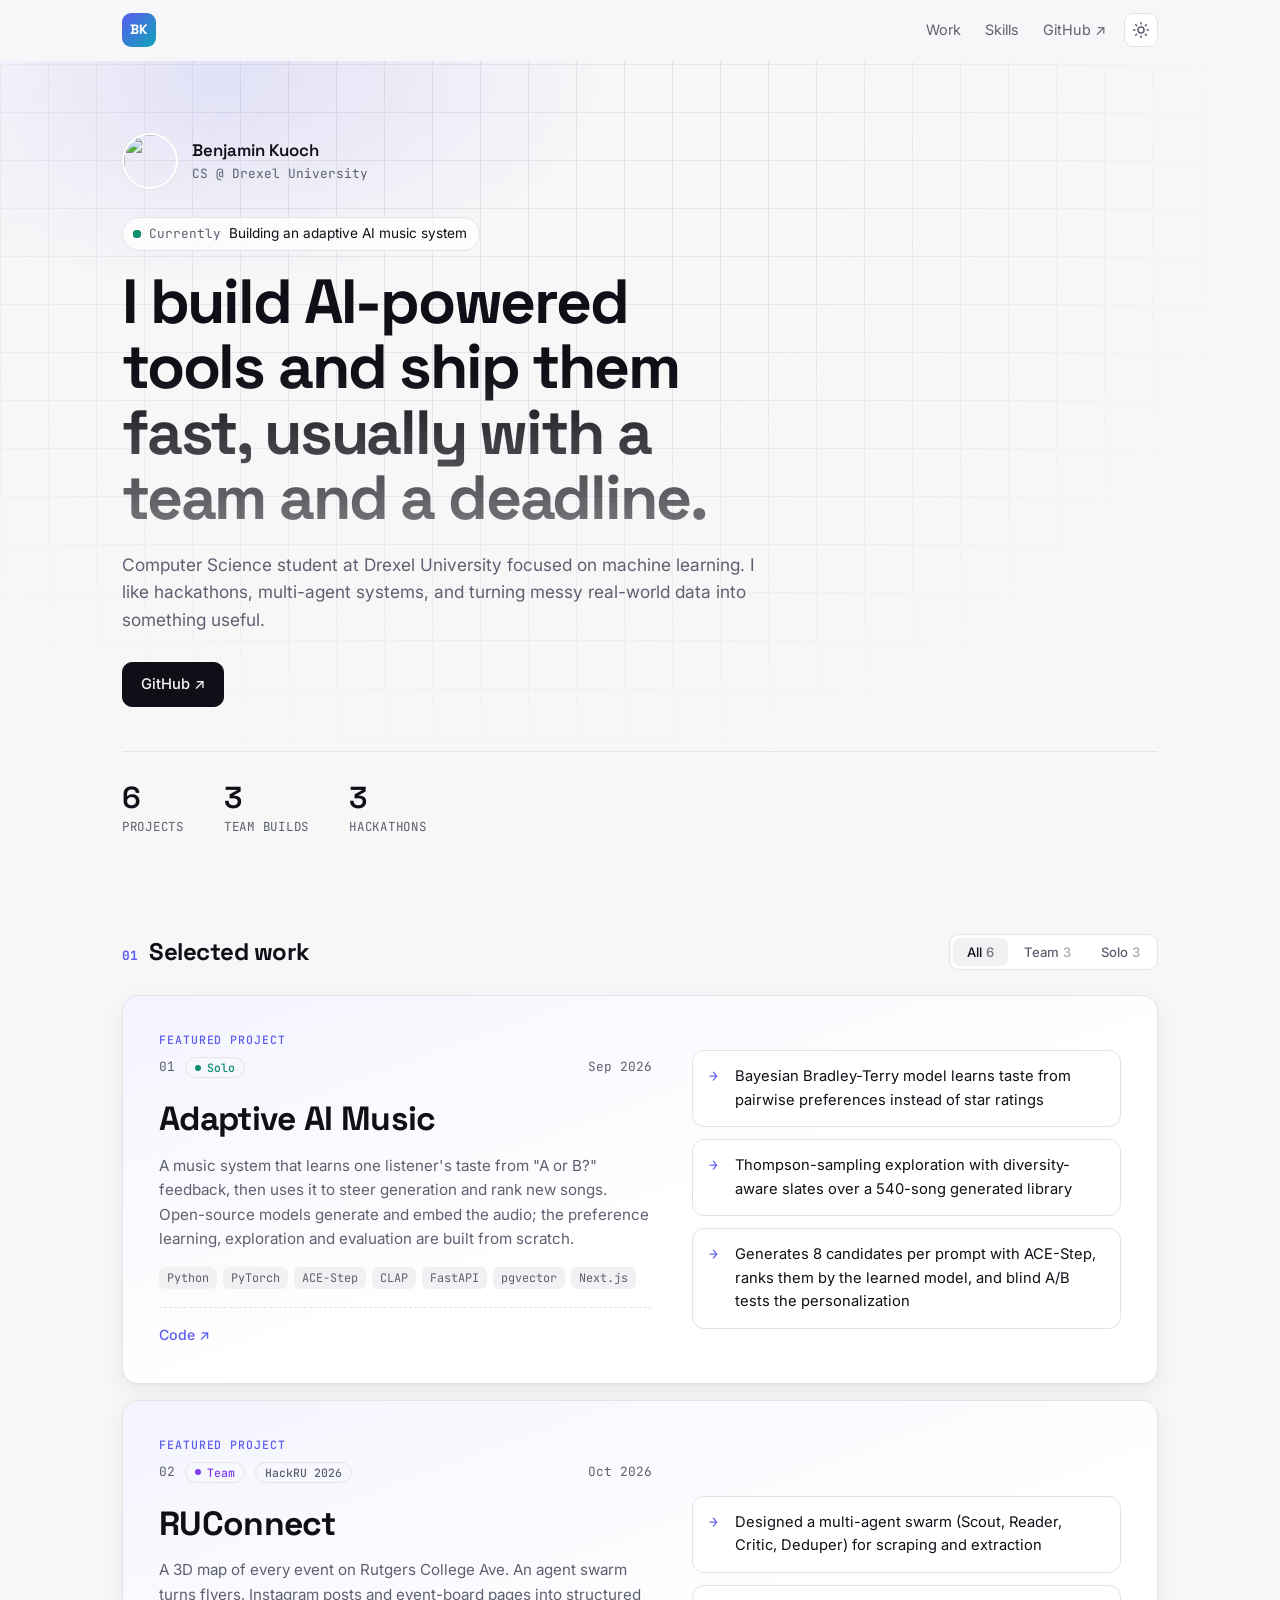
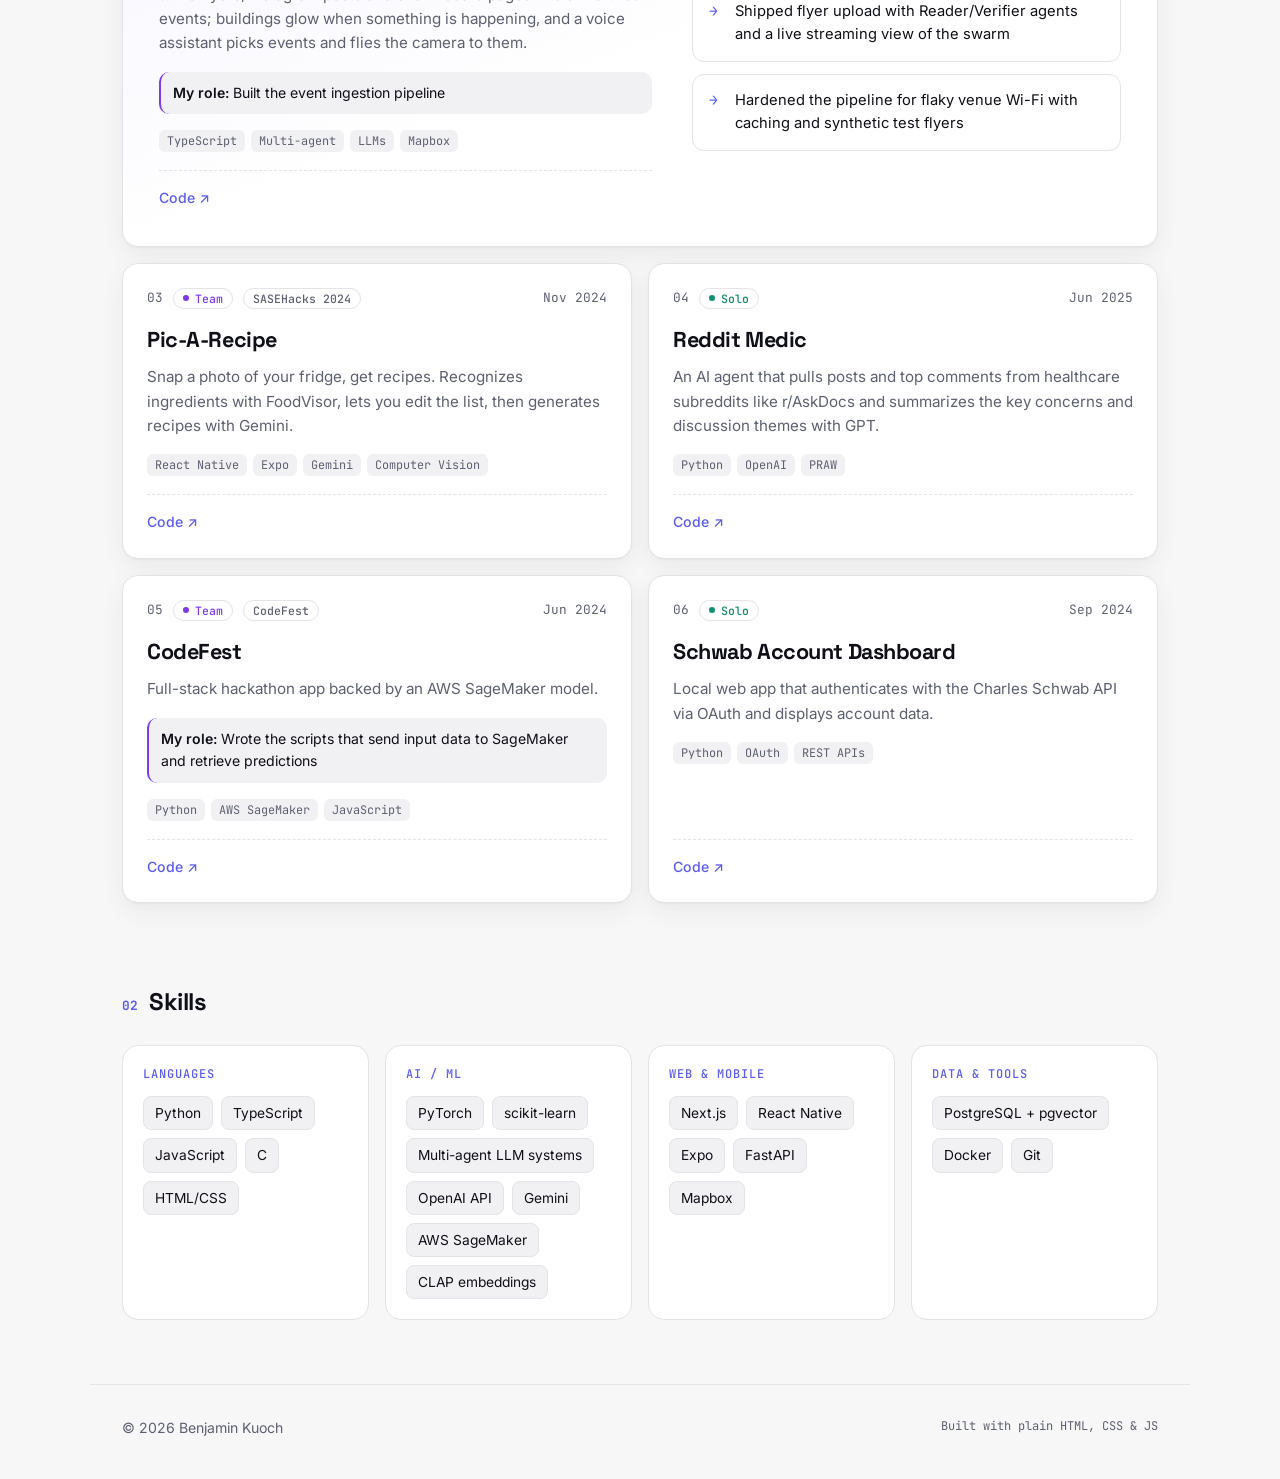
==== index.html @ c7e38d56 "Add portfolio site Static portfolio (HTML/CSS/JS, no build step) with curated projects, skills, live" ====
<!doctype html>
<html lang="en">
<head>
  <meta charset="utf-8" />
  <meta name="viewport" content="width=device-width, initial-scale=1" />
  <title>Benjamin Kuoch · Projects</title>
  <meta name="description" content="Projects and hackathon builds by Benjamin Kuoch, CS student at Drexel University." />
  <meta property="og:title" content="Benjamin Kuoch · Projects" />
  <meta property="og:description" content="Projects and hackathon builds by Benjamin Kuoch." />
  <meta property="og:type" content="website" />
  <meta property="og:url" content="https://bxnkuoch.github.io/" />
  <meta property="og:image" content="https://bxnkuoch.github.io/assets/og.png" />
  <meta property="og:image:width" content="1200" />
  <meta property="og:image:height" content="630" />
  <meta name="twitter:card" content="summary_large_image" />
  <meta name="twitter:image" content="https://bxnkuoch.github.io/assets/og.png" />
  <link rel="icon" href="data:image/svg+xml,<svg xmlns='http://www.w3.org/2000/svg' viewBox='0 0 32 32'><rect width='32' height='32' rx='8' fill='%236366f1'/><text x='16' y='21.5' font-family='Arial,sans-serif' font-size='14' font-weight='700' fill='white' text-anchor='middle'>BK</text></svg>" />
  <link rel="preconnect" href="https://fonts.googleapis.com" />
  <link rel="preconnect" href="https://fonts.gstatic.com" crossorigin />
  <link href="https://fonts.googleapis.com/css2?family=Inter:wght@400;500;600&family=JetBrains+Mono:wght@400;500&family=Space+Grotesk:wght@500;600;700&display=swap" rel="stylesheet" />
  <link rel="stylesheet" href="styles.css" />
  <script>
    try { const t = localStorage.getItem("theme"); if (t) document.documentElement.dataset.theme = t; } catch {}
  </script>
</head>
<body>
  <nav class="nav">
    <div class="container nav-inner">
      <a href="#top" class="monogram" aria-label="Home">BK</a>
      <div class="nav-links">
        <a href="#work">Work</a>
        <a href="#skills" id="nav-skills">Skills</a>
        <a id="nav-github" target="_blank" rel="noopener">GitHub ↗</a>
        <button id="theme-toggle" class="icon-btn" aria-label="Toggle color theme">
          <svg class="sun" viewBox="0 0 24 24" width="18" height="18" fill="none" stroke="currentColor" stroke-width="2" stroke-linecap="round"><circle cx="12" cy="12" r="4"/><path d="M12 2v2M12 20v2M4.9 4.9l1.4 1.4M17.7 17.7l1.4 1.4M2 12h2M20 12h2M4.9 19.1l1.4-1.4M17.7 6.3l1.4-1.4"/></svg>
          <svg class="moon" viewBox="0 0 24 24" width="18" height="18" fill="none" stroke="currentColor" stroke-width="2" stroke-linecap="round"><path d="M21 12.8A9 9 0 1 1 11.2 3a7 7 0 0 0 9.8 9.8z"/></svg>
        </button>
      </div>
    </div>
  </nav>

  <header class="hero" id="top">
    <div class="hero-bg" aria-hidden="true"></div>
    <div class="container">
      <div class="hero-id reveal">
        <img id="avatar" class="avatar" alt="" width="56" height="56" />
        <div>
          <div id="name" class="hero-name"></div>
          <div id="role" class="mono muted"></div>
        </div>
      </div>
      <div id="currently" class="currently reveal" hidden><span class="pulse"></span><span class="mono muted">Currently</span> <span id="currently-text"></span></div>
      <h1 id="headline" class="reveal"></h1>
      <p id="about" class="about reveal"></p>
      <div id="links" class="links reveal"></div>
      <dl id="stats" class="stats reveal"></dl>
    </div>
  </header>

  <main class="container">
    <section id="work">
      <div class="section-head">
        <h2><span class="mono accent">01</span> Selected work</h2>
        <div id="filters" class="filters" role="tablist"></div>
      </div>
      <div id="projects" class="projects"></div>
    </section>

    <section id="skills" hidden>
      <div class="section-head">
        <h2><span class="mono accent">02</span> Skills</h2>
      </div>
      <div id="skills-grid" class="skills"></div>
    </section>

    <section id="archive" hidden>
      <div class="section-head">
        <h2><span class="mono accent">03</span> Archive</h2>
        <span class="mono muted small">Pulled live from GitHub</span>
      </div>
      <ul id="archive-list" class="archive"></ul>
    </section>
  </main>

  <footer class="container footer">
    <span>© <span id="year"></span> <span id="footer-name"></span></span>
    <span class="mono muted small">Built with plain HTML, CSS &amp; JS</span>
  </footer>

  <script src="config.js"></script>
  <script src="script.js"></script>
</body>
</html>
---- styles.css ----
:root {
  --bg: #f7f7f8;
  --surface: #ffffff;
  --surface-2: #f1f1f4;
  --text: #0f1017;
  --muted: #5d6070;
  --border: #e3e3e8;
  --accent: #5b5bf0;
  --accent-2: #0ea5b7;
  --team: #7c3aed;
  --solo: #0e8f6e;
  --glow: rgb(91 91 240 / 0.16);
  --shadow: 0 1px 2px rgb(15 16 23 / 0.04), 0 8px 24px rgb(15 16 23 / 0.06);
  color-scheme: light;
}
@media (prefers-color-scheme: dark) {
  :root:not([data-theme="light"]) {
    --bg: #09090d;
    --surface: #111118;
    --surface-2: #181822;
    --text: #ececf1;
    --muted: #9799a8;
    --border: #23232f;
    --accent: #8b8bff;
    --accent-2: #3dd6e6;
    --team: #b794ff;
    --solo: #4ade9e;
    --glow: rgb(139 139 255 / 0.18);
    --shadow: none;
    color-scheme: dark;
  }
}
:root[data-theme="dark"] {
  --bg: #09090d;
  --surface: #111118;
  --surface-2: #181822;
  --text: #ececf1;
  --muted: #9799a8;
  --border: #23232f;
  --accent: #8b8bff;
  --accent-2: #3dd6e6;
  --team: #b794ff;
  --solo: #4ade9e;
  --glow: rgb(139 139 255 / 0.18);
  --shadow: none;
  color-scheme: dark;
}

* { box-sizing: border-box; }
html { scroll-behavior: smooth; scroll-padding-top: 72px; }
body {
  margin: 0;
  background: var(--bg);
  color: var(--text);
  font: 400 16px/1.6 Inter, system-ui, -apple-system, sans-serif;
  -webkit-font-smoothing: antialiased;
}
a { color: inherit; text-decoration: none; }
h1, h2, h3, .hero-name, .monogram { font-family: "Space Grotesk", Inter, sans-serif; }
.mono { font-family: "JetBrains Mono", ui-monospace, monospace; font-size: 0.8rem; }
.muted { color: var(--muted); }
.accent { color: var(--accent); }
.small { font-size: 0.75rem; }
.container { max-width: 1100px; margin: 0 auto; padding: 0 16px; }
@media (min-width: 720px) { .container { padding: 0 32px; } }

/* Nav */
.nav {
  position: sticky; top: 0; z-index: 10;
  backdrop-filter: saturate(180%) blur(12px);
  background: color-mix(in srgb, var(--bg) 75%, transparent);
  border-bottom: 1px solid transparent;
  transition: border-color .2s;
}
.nav.scrolled { border-bottom-color: var(--border); }
.nav-inner { display: flex; align-items: center; justify-content: space-between; height: 60px; }
.monogram {
  display: grid; place-items: center; width: 34px; height: 34px; border-radius: 9px;
  background: linear-gradient(135deg, var(--accent), var(--accent-2)); color: #fff;
  font-weight: 700; font-size: 0.85rem; letter-spacing: 0.02em;
}
.nav-links { display: flex; align-items: center; gap: 4px; }
.nav-links a { padding: 6px 10px; border-radius: 8px; font-size: 0.9rem; color: var(--muted); }
.nav-links a:hover { color: var(--text); background: var(--surface-2); }
.icon-btn {
  display: grid; place-items: center; width: 34px; height: 34px; margin-left: 4px;
  border: 1px solid var(--border); border-radius: 9px; background: var(--surface);
  color: var(--muted); cursor: pointer;
}
.icon-btn:hover { color: var(--text); }
.icon-btn .moon { display: none; }
:root[data-theme="dark"] .icon-btn .sun { display: none; }
:root[data-theme="dark"] .icon-btn .moon { display: block; }
@media (prefers-color-scheme: dark) {
  :root:not([data-theme="light"]) .icon-btn .sun { display: none; }
  :root:not([data-theme="light"]) .icon-btn .moon { display: block; }
}
@media (max-width: 480px) { #nav-skills { display: none; } }

/* Hero */
.hero { position: relative; padding: 72px 0 56px; overflow: hidden; }
.hero-bg {
  position: absolute; inset: -40% 0 0 0; z-index: -1; pointer-events: none;
  background:
    radial-gradient(600px 300px at 15% 30%, var(--glow), transparent 70%),
    radial-gradient(500px 260px at 85% 10%, color-mix(in srgb, var(--accent-2) 14%, transparent), transparent 70%),
    linear-gradient(var(--border) 1px, transparent 1px) 0 0 / 48px 48px,
    linear-gradient(90deg, var(--border) 1px, transparent 1px) 0 0 / 48px 48px;
  mask-image: radial-gradient(ellipse 80% 70% at 40% 40%, #000 30%, transparent 75%);
  opacity: 0.9;
}
.hero-id { display: flex; align-items: center; gap: 14px; margin-bottom: 28px; }
.avatar { width: 56px; height: 56px; border-radius: 50%; border: 2px solid var(--surface); box-shadow: 0 0 0 1px var(--border); }
.hero-name { font-weight: 600; font-size: 1.05rem; }
.currently {
  display: inline-flex; align-items: center; gap: 8px; margin-bottom: 18px; padding: 5px 12px 5px 10px;
  border: 1px solid var(--border); border-radius: 999px; background: color-mix(in srgb, var(--surface) 80%, transparent);
  font-size: 0.85rem;
}
.currently[hidden] { display: none; }
.pulse { position: relative; width: 8px; height: 8px; border-radius: 50%; background: var(--solo); }
.pulse::after {
  content: ""; position: absolute; inset: 0; border-radius: 50%; background: var(--solo);
  animation: pulse 2s ease-out infinite;
}
@keyframes pulse { from { transform: scale(1); opacity: .6; } to { transform: scale(3); opacity: 0; } }
.hero h1 {
  font-size: clamp(2.1rem, 6vw, 3.9rem); line-height: 1.05; letter-spacing: -0.035em;
  font-weight: 700; margin: 0 0 20px; max-width: 16ch;
  background: linear-gradient(180deg, var(--text) 40%, color-mix(in srgb, var(--text) 55%, transparent));
  -webkit-background-clip: text; background-clip: text; color: transparent;
}
.about { color: var(--muted); font-size: 1.08rem; max-width: 58ch; margin: 0 0 28px; }
.links { display: flex; flex-wrap: wrap; gap: 10px; margin-bottom: 44px; }
.btn {
  display: inline-flex; align-items: center; gap: 8px; padding: 10px 18px; border-radius: 10px;
  font-weight: 500; font-size: 0.92rem; border: 1px solid var(--border); background: var(--surface);
  transition: transform .15s, border-color .15s;
}
.btn:hover { transform: translateY(-1px); border-color: var(--accent); }
.btn.primary { background: var(--text); color: var(--bg); border-color: var(--text); }
.stats { display: flex; flex-wrap: wrap; gap: 12px 40px; margin: 0; padding-top: 28px; border-top: 1px solid var(--border); }
.stats div { display: flex; flex-direction: column-reverse; }
.stats dt { font-size: 0.78rem; color: var(--muted); font-family: "JetBrains Mono", monospace; text-transform: uppercase; letter-spacing: 0.06em; }
.stats dd { margin: 0; font: 600 1.9rem/1.2 "Space Grotesk", sans-serif; letter-spacing: -0.02em; }

/* Sections */
section { padding: 40px 0; }
.section-head { display: flex; flex-wrap: wrap; align-items: center; justify-content: space-between; gap: 14px; margin-bottom: 24px; }
h2 { font-size: 1.5rem; letter-spacing: -0.02em; margin: 0; display: flex; align-items: baseline; gap: 12px; }
.filters { display: inline-flex; padding: 3px; gap: 2px; border: 1px solid var(--border); border-radius: 10px; background: var(--surface); }
.filters button {
  font: 500 0.82rem Inter, sans-serif; padding: 6px 14px; border-radius: 7px; cursor: pointer;
  border: 0; background: transparent; color: var(--muted);
}
.filters button[aria-selected="true"] { background: var(--surface-2); color: var(--text); }
.filters .count { opacity: 0.55; margin-left: 4px; }

/* Project cards */
.projects { display: grid; gap: 16px; grid-template-columns: 1fr; }
@media (min-width: 760px) { .projects { grid-template-columns: 1fr 1fr; } }

.card {
  position: relative; display: flex; flex-direction: column;
  background: var(--surface); border: 1px solid var(--border); border-radius: 16px;
  padding: 24px; box-shadow: var(--shadow);
  transition: transform .2s ease, border-color .2s ease;
}
.card::before {
  content: ""; position: absolute; inset: -1px; border-radius: inherit; padding: 1px; pointer-events: none;
  background: linear-gradient(135deg, var(--accent), transparent 40%, transparent 60%, var(--accent-2));
  -webkit-mask: linear-gradient(#000 0 0) content-box, linear-gradient(#000 0 0);
  -webkit-mask-composite: xor; mask-composite: exclude;
  opacity: 0; transition: opacity .2s ease;
}
.card::after {
  content: ""; position: absolute; inset: 0; border-radius: inherit; pointer-events: none;
  background: radial-gradient(360px circle at var(--mx, 50%) var(--my, 50%), var(--glow), transparent 60%);
  opacity: 0; transition: opacity .25s ease;
}
.card:hover::after { opacity: 1; }
.card > * { position: relative; z-index: 1; }
.card:hover { transform: translateY(-3px); }
.card:hover::before { opacity: 1; }
.card[hidden] { display: none; }

.card-top { display: flex; align-items: center; gap: 10px; flex-wrap: wrap; margin-bottom: 14px; }
.card-num { color: var(--muted); }
.badge {
  display: inline-flex; align-items: center; gap: 6px; padding: 2px 9px; border-radius: 999px;
  font: 500 0.72rem "JetBrains Mono", monospace; border: 1px solid var(--border);
}
.badge::before { content: ""; width: 6px; height: 6px; border-radius: 50%; background: currentColor; }
.badge.team { color: var(--team); }
.badge.solo { color: var(--solo); }
.badge.event { color: var(--muted); }
.badge.event::before { display: none; }
.card-date { margin-left: auto; color: var(--muted); }

.card h3 { font-size: 1.35rem; letter-spacing: -0.02em; margin: 0 0 8px; }
.card p { color: var(--muted); margin: 0 0 16px; font-size: 0.95rem; }
.role {
  font-size: 0.88rem; margin: 0 0 16px; padding: 10px 12px; border-radius: 10px;
  background: var(--surface-2); border-left: 2px solid var(--team);
}
.role strong { font-weight: 600; }
.tags { display: flex; flex-wrap: wrap; gap: 6px; margin-bottom: 18px; }
.tag { font: 0.74rem "JetBrains Mono", monospace; padding: 3px 8px; border-radius: 6px; background: var(--surface-2); color: var(--muted); }
.card-links { display: flex; gap: 16px; margin-top: auto; padding-top: 16px; border-top: 1px dashed var(--border); font-size: 0.88rem; font-weight: 500; }
.card-links a { color: var(--accent); }
.card-links a:hover { text-decoration: underline; }
.card img.shot { width: 100%; border-radius: 10px; border: 1px solid var(--border); aspect-ratio: 16/9; object-fit: cover; margin-bottom: 18px; }

/* Featured */
.card.featured { padding: 28px; }
@media (min-width: 760px) {
  .card.featured { grid-column: 1 / -1; display: grid; grid-template-columns: 1.15fr 1fr; gap: 0 40px; padding: 36px; }
  .card.featured .card-main { display: flex; flex-direction: column; }
  .card.featured h3 { font-size: 2.1rem; }
}
.card.featured { background: linear-gradient(160deg, color-mix(in srgb, var(--accent) 7%, var(--surface)), var(--surface) 55%); }
.highlights { list-style: none; margin: 0; padding: 0; display: flex; flex-direction: column; gap: 12px; align-self: center; }
.highlights li { position: relative; padding: 14px 16px 14px 42px; border-radius: 12px; background: var(--surface); border: 1px solid var(--border); font-size: 0.92rem; }
.highlights li::before {
  content: "→"; position: absolute; left: 16px; top: 13px; color: var(--accent); font-family: "JetBrains Mono", monospace;
}
.featured-label { font: 500 0.72rem "JetBrains Mono", monospace; color: var(--accent); text-transform: uppercase; letter-spacing: 0.08em; margin-bottom: 10px; }
@media (max-width: 759px) { .highlights { margin: 4px 0 18px; } }

/* Skills */
.skills { display: grid; gap: 16px; grid-template-columns: repeat(auto-fit, minmax(230px, 1fr)); }
.skill-group { padding: 20px; border: 1px solid var(--border); border-radius: 16px; background: var(--surface); }
.skill-group h3 { font: 500 0.75rem "JetBrains Mono", monospace; text-transform: uppercase; letter-spacing: 0.08em; color: var(--accent); margin: 0 0 14px; }
.skill-group .chips { display: flex; flex-wrap: wrap; gap: 8px; }
.chip { font-size: 0.86rem; padding: 5px 11px; border-radius: 8px; border: 1px solid var(--border); background: var(--surface-2); }

/* Archive */
.archive { list-style: none; margin: 0; padding: 0; border-top: 1px solid var(--border); }
.archive a {
  display: grid; grid-template-columns: 1fr auto; gap: 4px 16px; align-items: baseline;
  padding: 16px 4px; border-bottom: 1px solid var(--border); transition: background .15s, padding .15s;
}
.archive a:hover { background: var(--surface); padding-left: 12px; padding-right: 12px; }
.archive .name { font-weight: 600; }
.archive .desc { grid-column: 1; color: var(--muted); font-size: 0.88rem; }
.archive .meta { grid-row: 1 / span 2; grid-column: 2; align-self: center; text-align: right; color: var(--muted); }

.footer { display: flex; flex-wrap: wrap; gap: 8px; justify-content: space-between; padding-top: 32px; padding-bottom: 40px; margin-top: 24px; border-top: 1px solid var(--border); color: var(--muted); font-size: 0.88rem; }

/* Motion */
.reveal { opacity: 0; transform: translateY(12px); transition: opacity .6s ease, transform .6s ease; }
.reveal.in { opacity: 1; transform: none; }
.card.reveal.in { transition: opacity .6s ease, transform .4s ease, border-color .2s ease; }
@media (prefers-reduced-motion: reduce) {
  html { scroll-behavior: auto; }
  .reveal { opacity: 1; transform: none; transition: none; }
  .card, .btn, .card::before { transition: none; }
  .pulse::after { animation: none; }
  .card::after { display: none; }
}
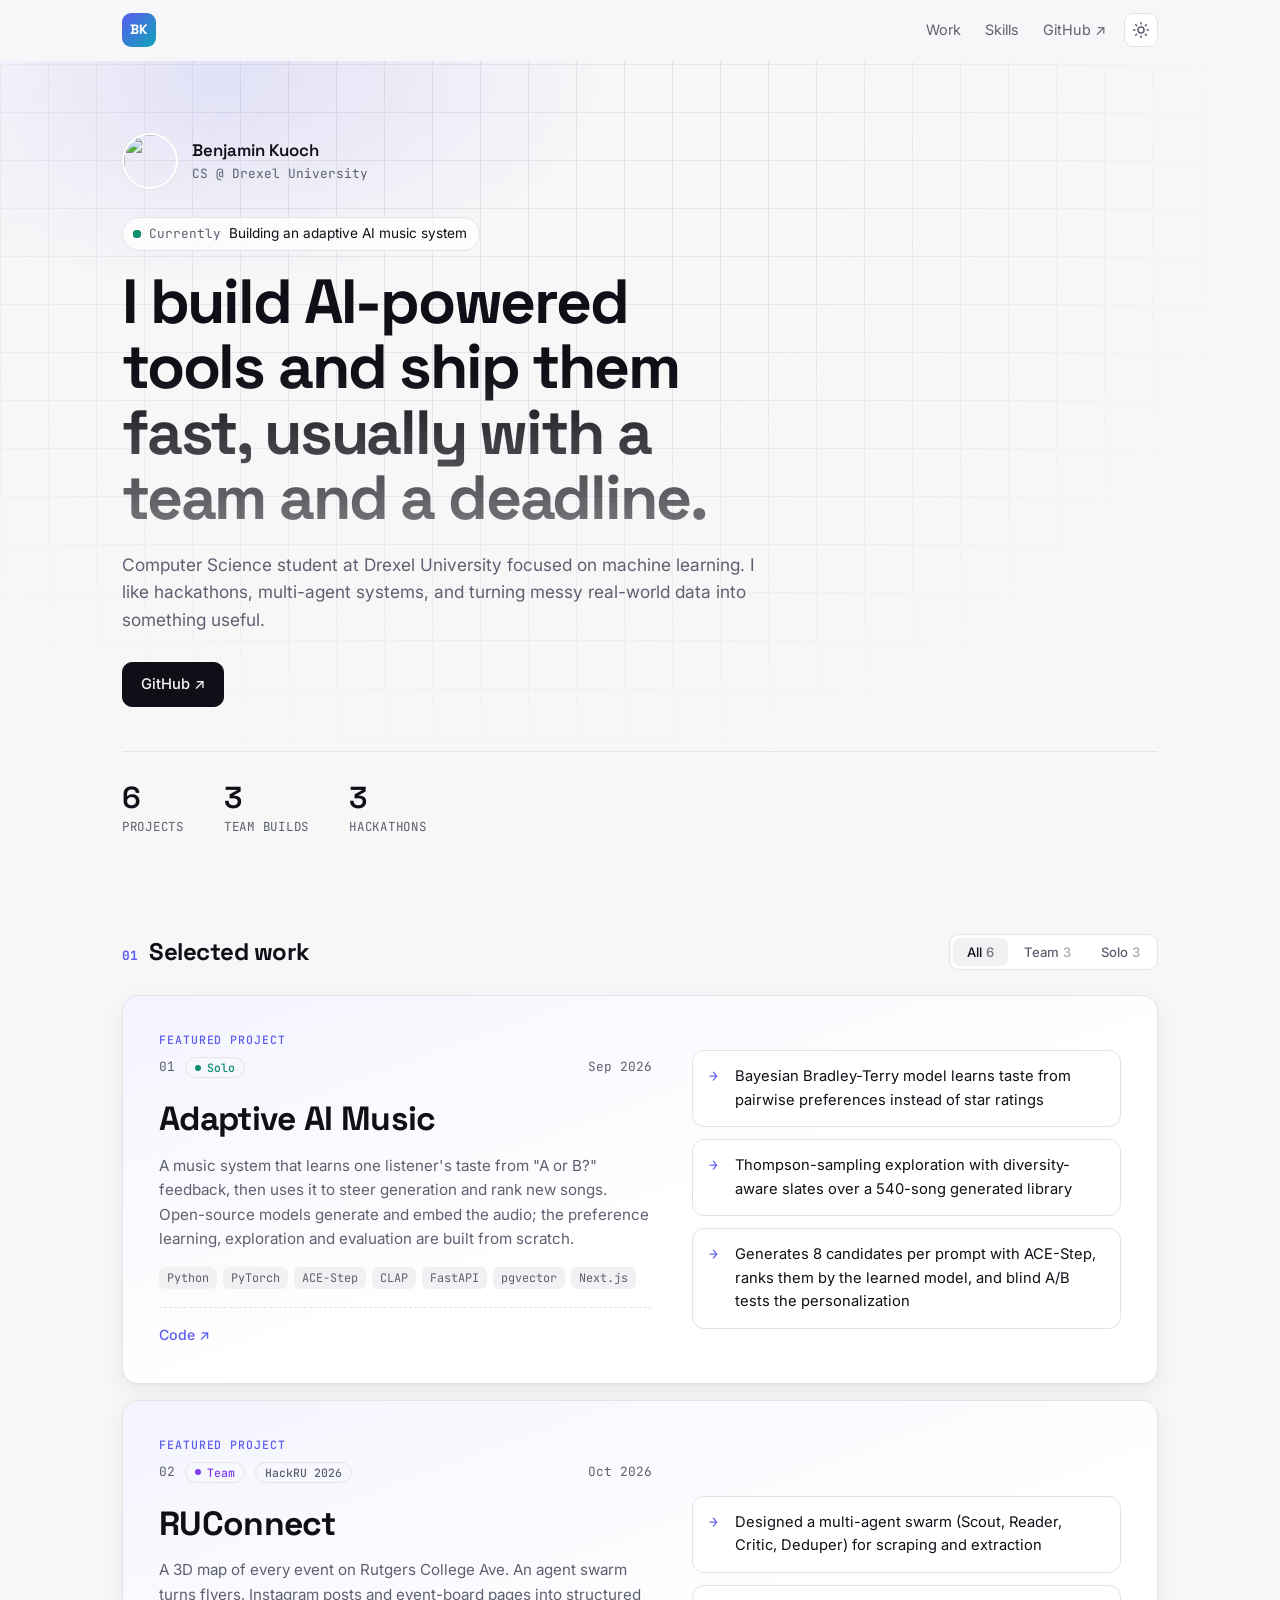
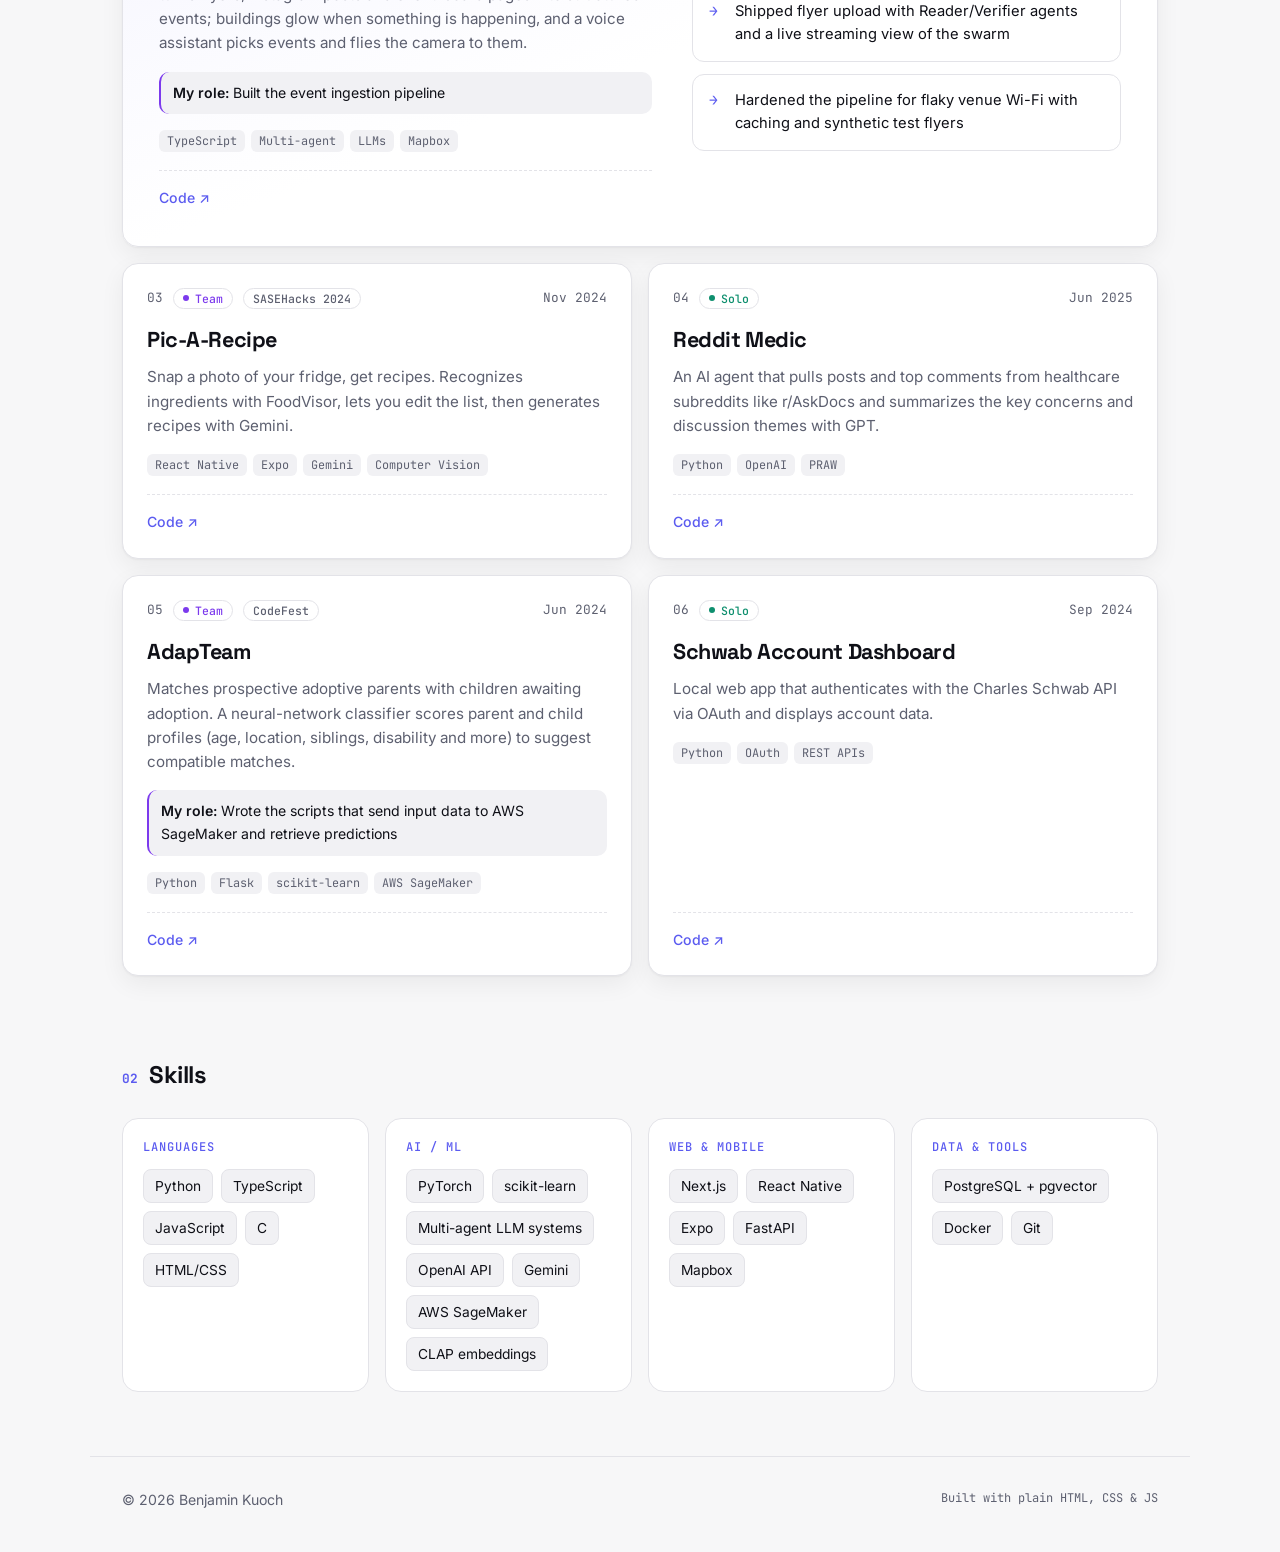
==== commit a69a2827: "Version asset URLs so updates bypass browser cache Co-Authored-By: Claude Opus 5.5 <noreply@anthropi" ====
--- a/index.html
+++ b/index.html
@@ -18,7 +18,7 @@
   <link rel="preconnect" href="https://fonts.googleapis.com" />
   <link rel="preconnect" href="https://fonts.gstatic.com" crossorigin />
   <link href="https://fonts.googleapis.com/css2?family=Inter:wght@400;500;600&family=JetBrains+Mono:wght@400;500&family=Space+Grotesk:wght@500;600;700&display=swap" rel="stylesheet" />
-  <link rel="stylesheet" href="styles.css" />
+  <link rel="stylesheet" href="styles.css?v=202610131754" />
   <script>
     try { const t = localStorage.getItem("theme"); if (t) document.documentElement.dataset.theme = t; } catch {}
   </script>
@@ -87,7 +87,7 @@
     <span class="mono muted small">Built with plain HTML, CSS &amp; JS</span>
   </footer>
 
-  <script src="config.js"></script>
-  <script src="script.js"></script>
+  <script src="config.js?v=202610131754"></script>
+  <script src="script.js?v=202610131754"></script>
 </body>
 </html>
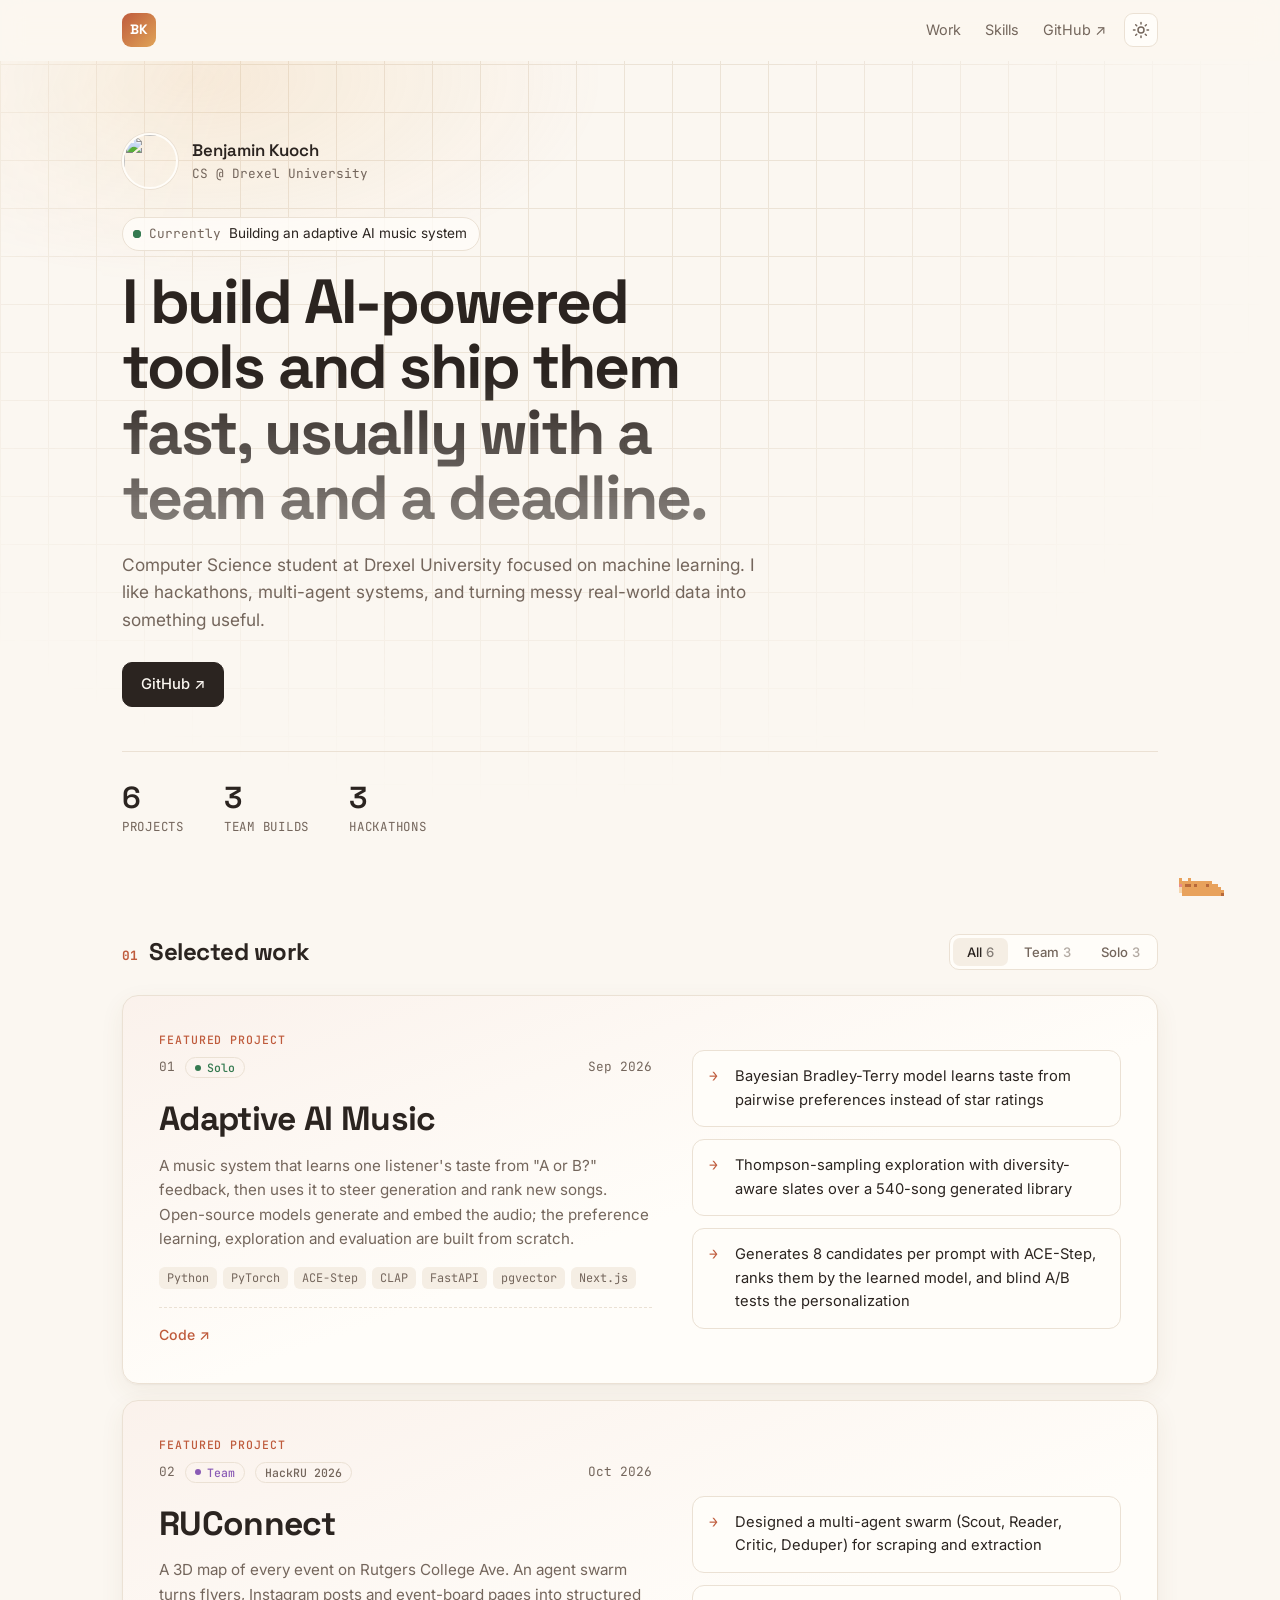
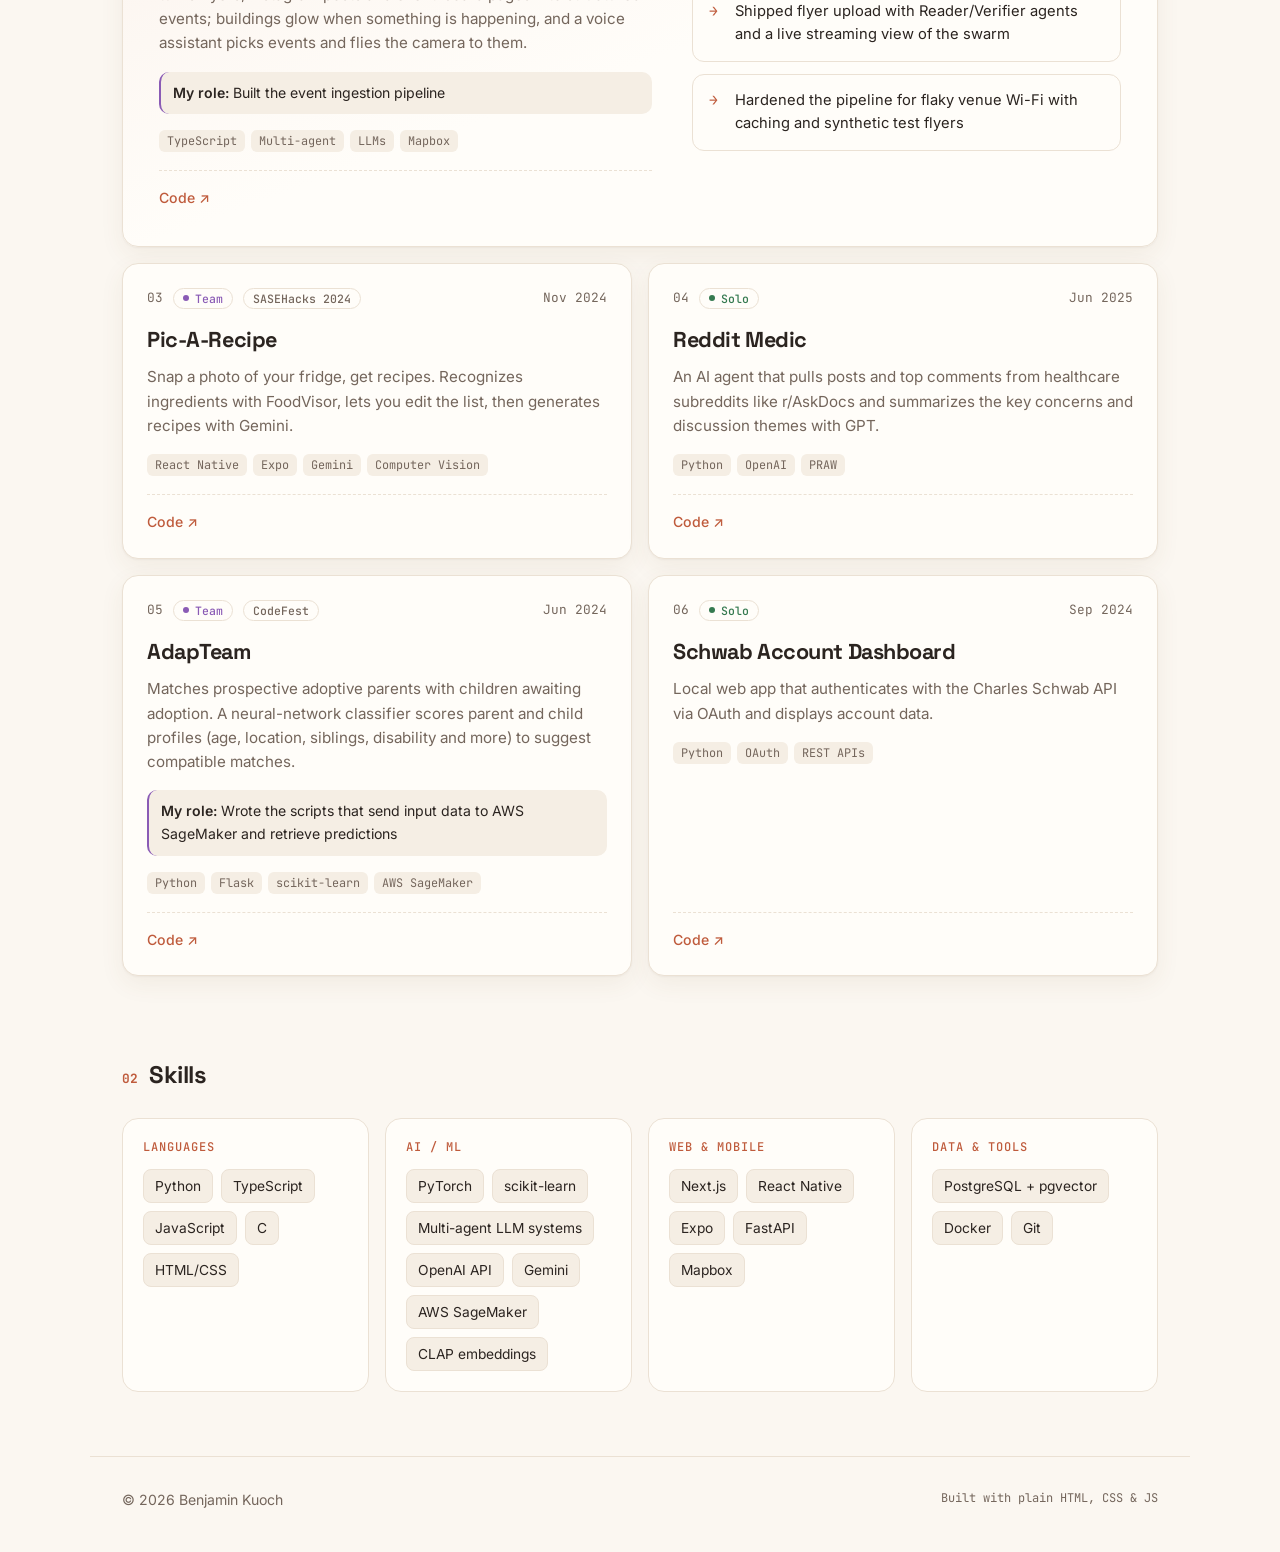
==== commit 8819586a: "Add warm light theme and a roaming pixel cat - Default to a warm cream light palette regardless of O" ====
--- a/index.html
+++ b/index.html
@@ -18,7 +18,7 @@
   <link rel="preconnect" href="https://fonts.googleapis.com" />
   <link rel="preconnect" href="https://fonts.gstatic.com" crossorigin />
   <link href="https://fonts.googleapis.com/css2?family=Inter:wght@400;500;600&family=JetBrains+Mono:wght@400;500&family=Space+Grotesk:wght@500;600;700&display=swap" rel="stylesheet" />
-  <link rel="stylesheet" href="styles.css?v=202610131754" />
+  <link rel="stylesheet" href="styles.css?v=202610141510" />
   <script>
     try { const t = localStorage.getItem("theme"); if (t) document.documentElement.dataset.theme = t; } catch {}
   </script>
@@ -87,7 +87,8 @@
     <span class="mono muted small">Built with plain HTML, CSS &amp; JS</span>
   </footer>
 
-  <script src="config.js?v=202610131754"></script>
-  <script src="script.js?v=202610131754"></script>
+  <script src="config.js?v=202610141510"></script>
+  <script src="script.js?v=202610141510"></script>
+  <script src="pet.js?v=202610141510"></script>
 </body>
 </html>
--- a/styles.css
+++ b/styles.css
@@ -1,34 +1,17 @@
 :root {
-  --bg: #f7f7f8;
-  --surface: #ffffff;
-  --surface-2: #f1f1f4;
-  --text: #0f1017;
-  --muted: #5d6070;
-  --border: #e3e3e8;
-  --accent: #5b5bf0;
-  --accent-2: #0ea5b7;
-  --team: #7c3aed;
-  --solo: #0e8f6e;
-  --glow: rgb(91 91 240 / 0.16);
-  --shadow: 0 1px 2px rgb(15 16 23 / 0.04), 0 8px 24px rgb(15 16 23 / 0.06);
+  --bg: #fbf7f1;
+  --surface: #fffdf9;
+  --surface-2: #f5eee4;
+  --text: #2b2420;
+  --muted: #74665c;
+  --border: #ebe1d4;
+  --accent: #bf5b3c;
+  --accent-2: #e0a458;
+  --team: #8a5bb5;
+  --solo: #357a50;
+  --glow: rgb(224 164 88 / 0.18);
+  --shadow: 0 1px 2px rgb(43 36 32 / 0.04), 0 8px 24px rgb(120 80 40 / 0.07);
   color-scheme: light;
-}
-@media (prefers-color-scheme: dark) {
-  :root:not([data-theme="light"]) {
-    --bg: #09090d;
-    --surface: #111118;
-    --surface-2: #181822;
-    --text: #ececf1;
-    --muted: #9799a8;
-    --border: #23232f;
-    --accent: #8b8bff;
-    --accent-2: #3dd6e6;
-    --team: #b794ff;
-    --solo: #4ade9e;
-    --glow: rgb(139 139 255 / 0.18);
-    --shadow: none;
-    color-scheme: dark;
-  }
 }
 :root[data-theme="dark"] {
   --bg: #09090d;
@@ -91,10 +74,6 @@
 .icon-btn .moon { display: none; }
 :root[data-theme="dark"] .icon-btn .sun { display: none; }
 :root[data-theme="dark"] .icon-btn .moon { display: block; }
-@media (prefers-color-scheme: dark) {
-  :root:not([data-theme="light"]) .icon-btn .sun { display: none; }
-  :root:not([data-theme="light"]) .icon-btn .moon { display: block; }
-}
 @media (max-width: 480px) { #nav-skills { display: none; } }
 
 /* Hero */
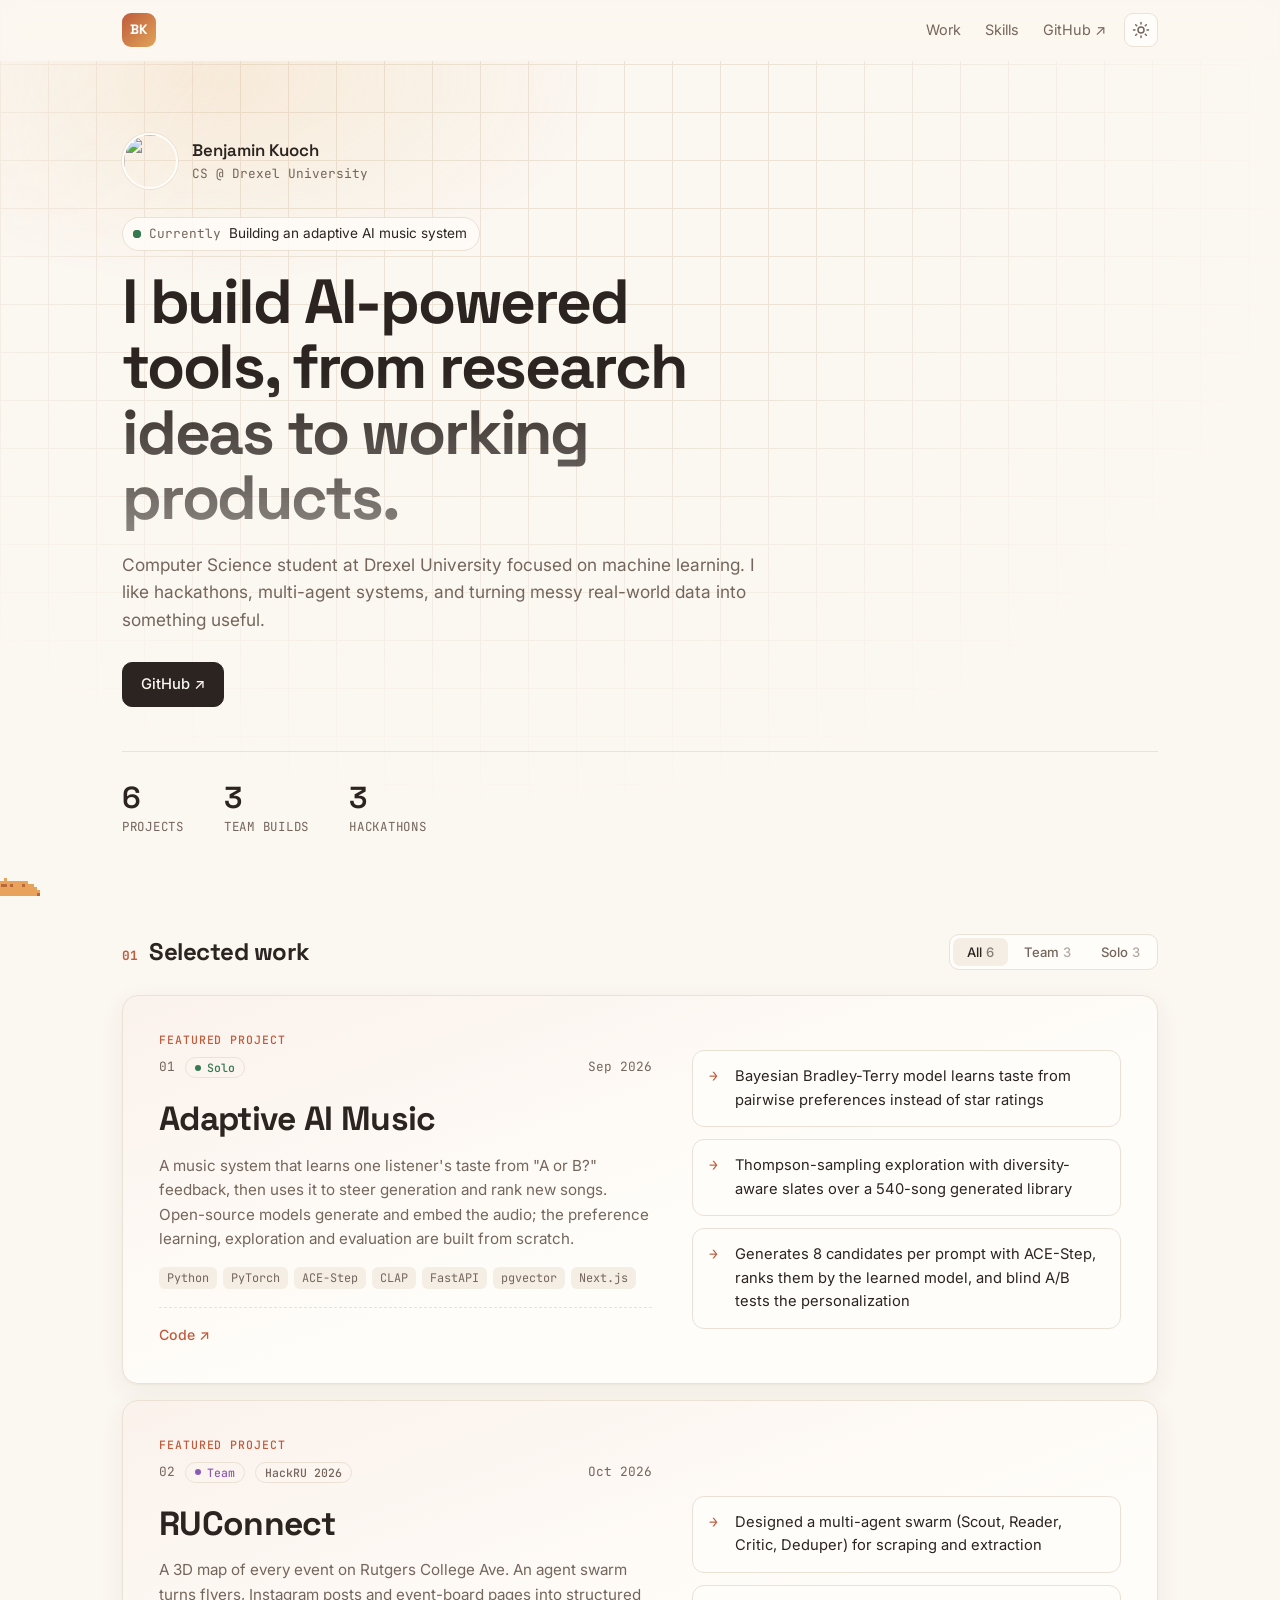
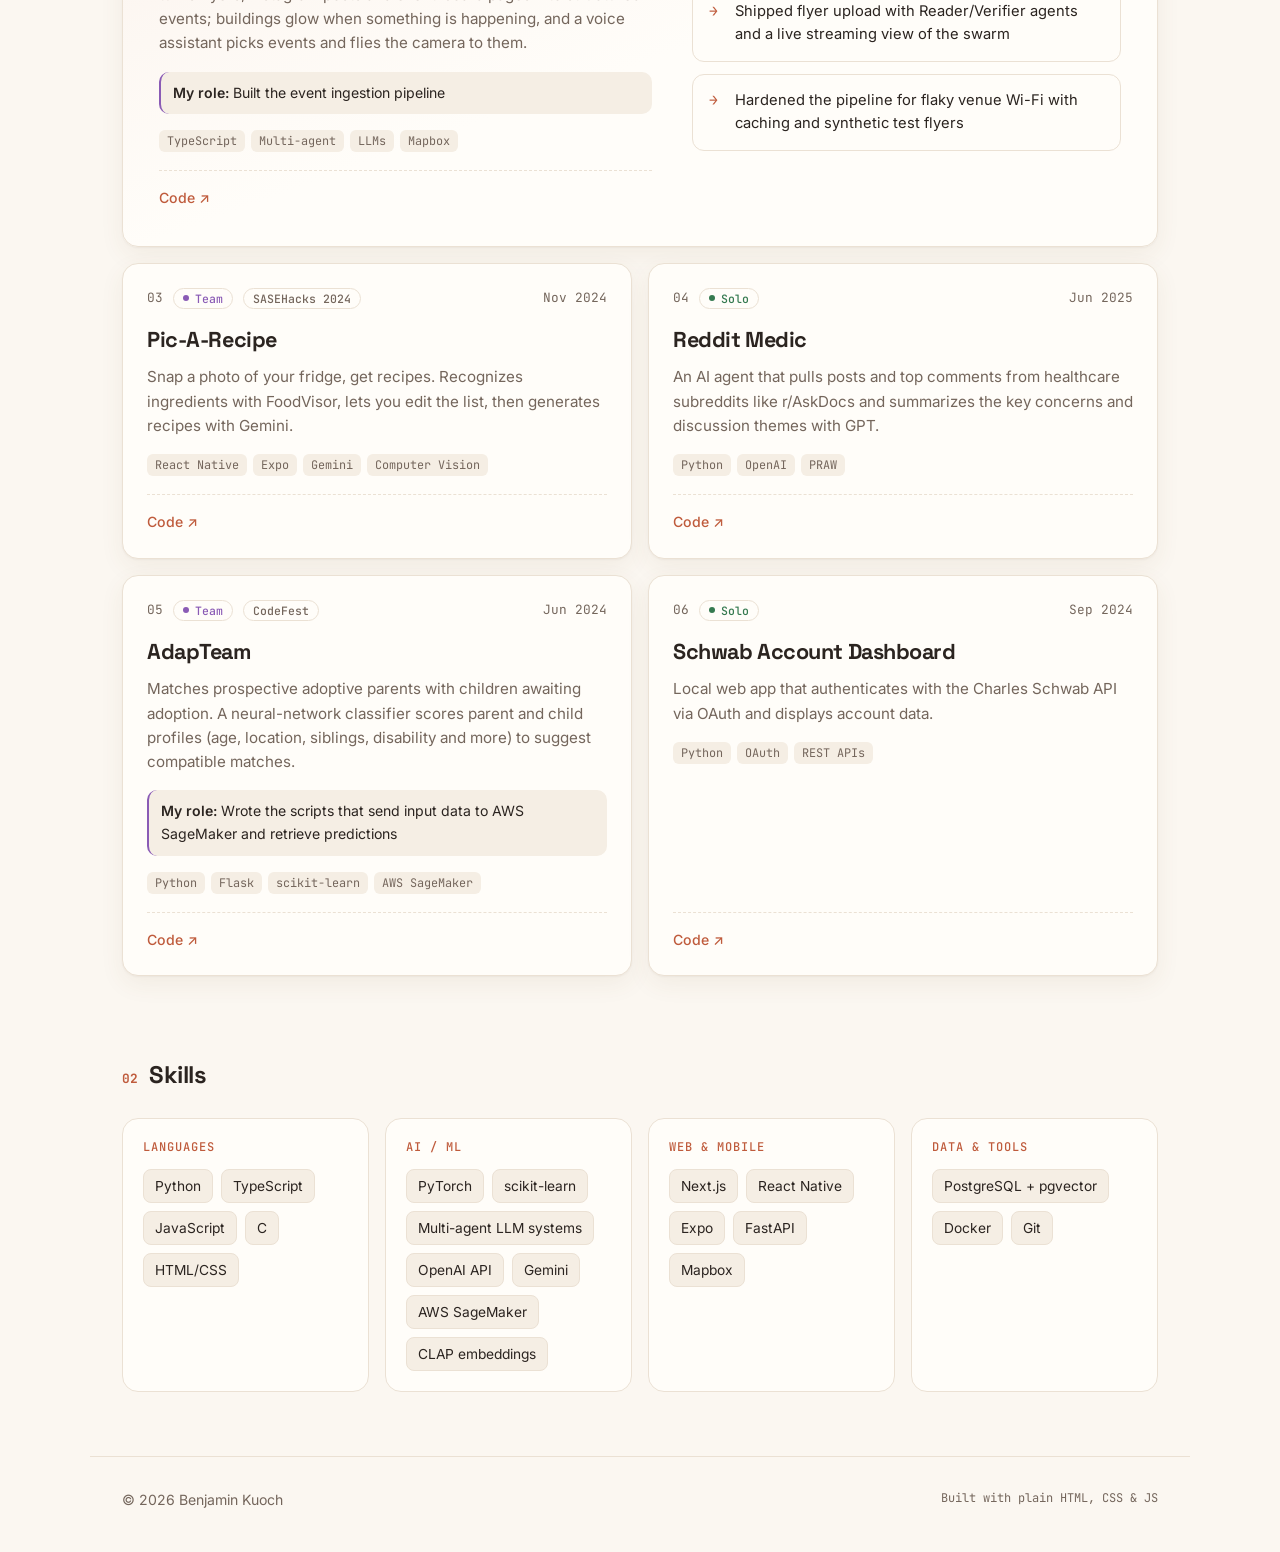
==== commit a376391f: "Change the headline to focus on research ideas to working products Update the social preview image t" ====
--- a/index.html
+++ b/index.html
@@ -18,7 +18,7 @@
   <link rel="preconnect" href="https://fonts.googleapis.com" />
   <link rel="preconnect" href="https://fonts.gstatic.com" crossorigin />
   <link href="https://fonts.googleapis.com/css2?family=Inter:wght@400;500;600&family=JetBrains+Mono:wght@400;500&family=Space+Grotesk:wght@500;600;700&display=swap" rel="stylesheet" />
-  <link rel="stylesheet" href="styles.css?v=202610141510" />
+  <link rel="stylesheet" href="styles.css?v=202610170043" />
   <script>
     try { const t = localStorage.getItem("theme"); if (t) document.documentElement.dataset.theme = t; } catch {}
   </script>
@@ -87,8 +87,8 @@
     <span class="mono muted small">Built with plain HTML, CSS &amp; JS</span>
   </footer>
 
-  <script src="config.js?v=202610141510"></script>
-  <script src="script.js?v=202610141510"></script>
-  <script src="pet.js?v=202610141510"></script>
+  <script src="config.js?v=202610170043"></script>
+  <script src="script.js?v=202610170043"></script>
+  <script src="pet.js?v=202610170043"></script>
 </body>
 </html>
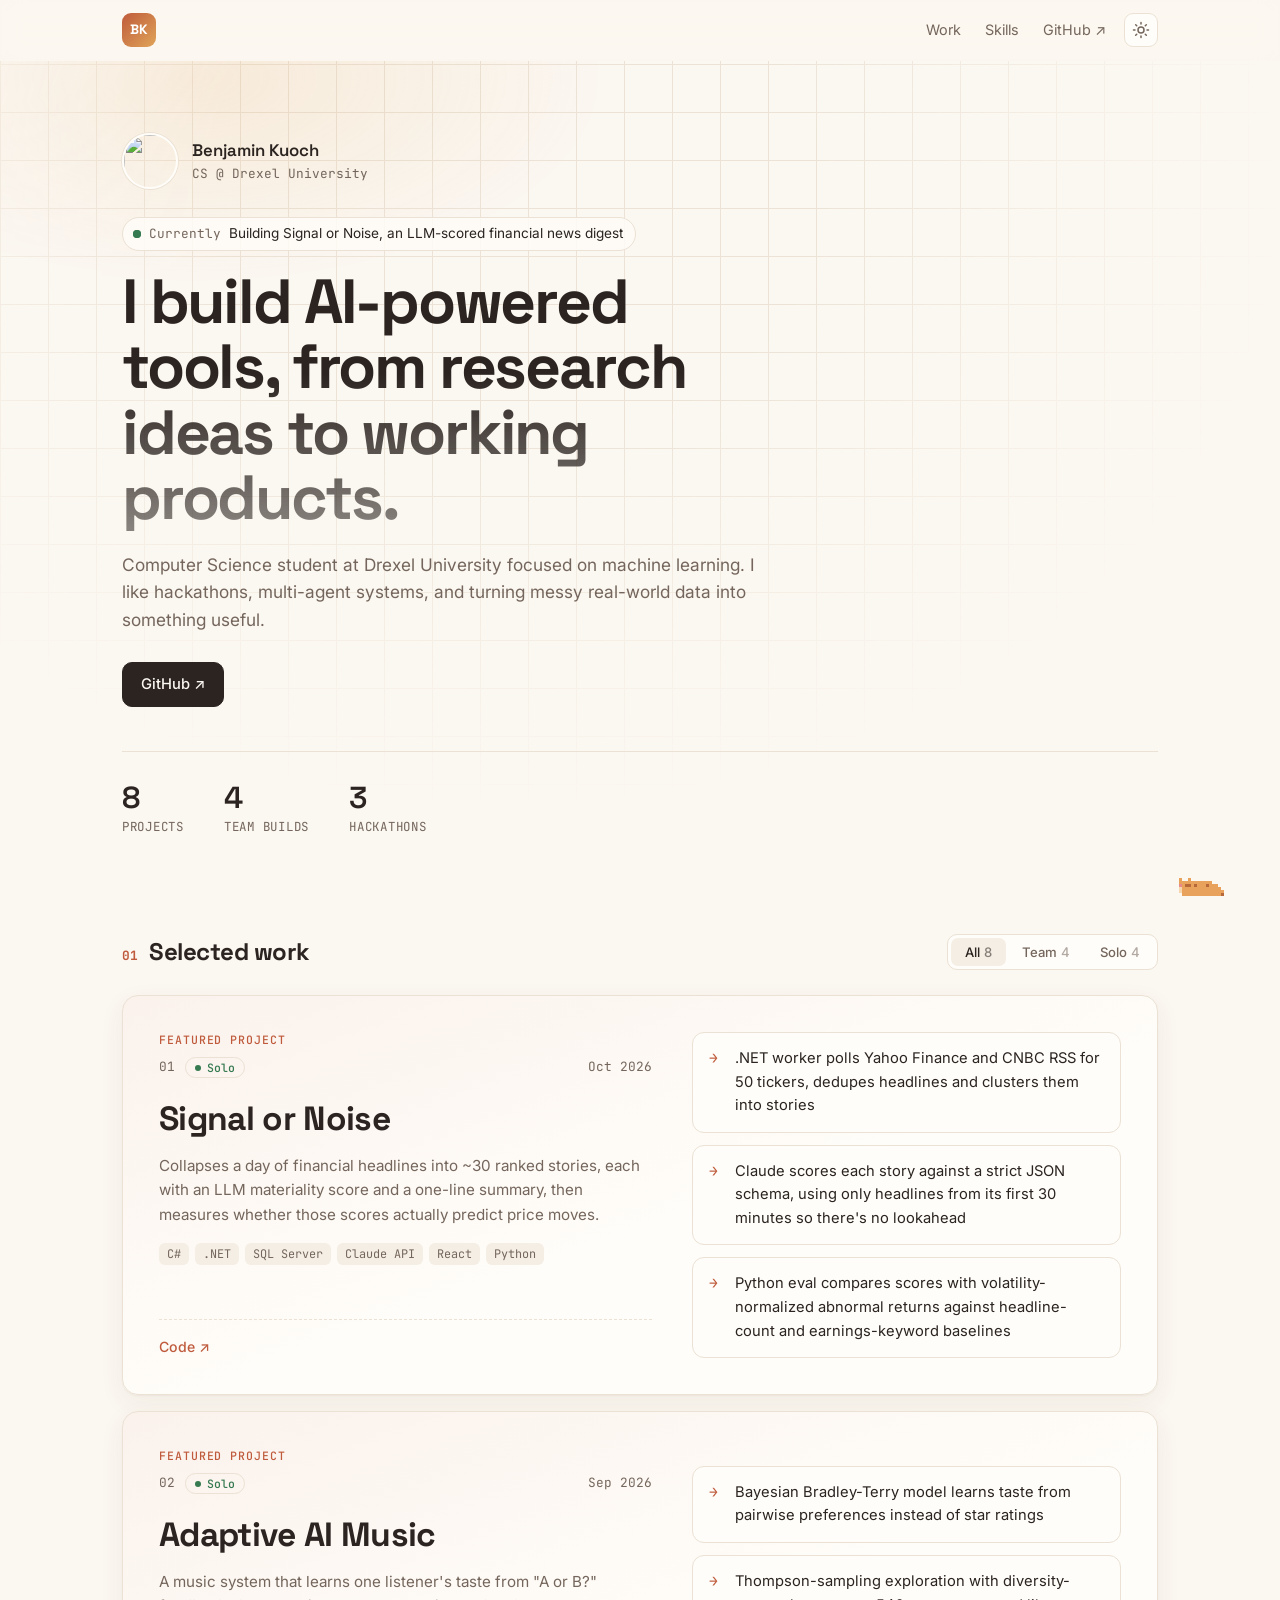
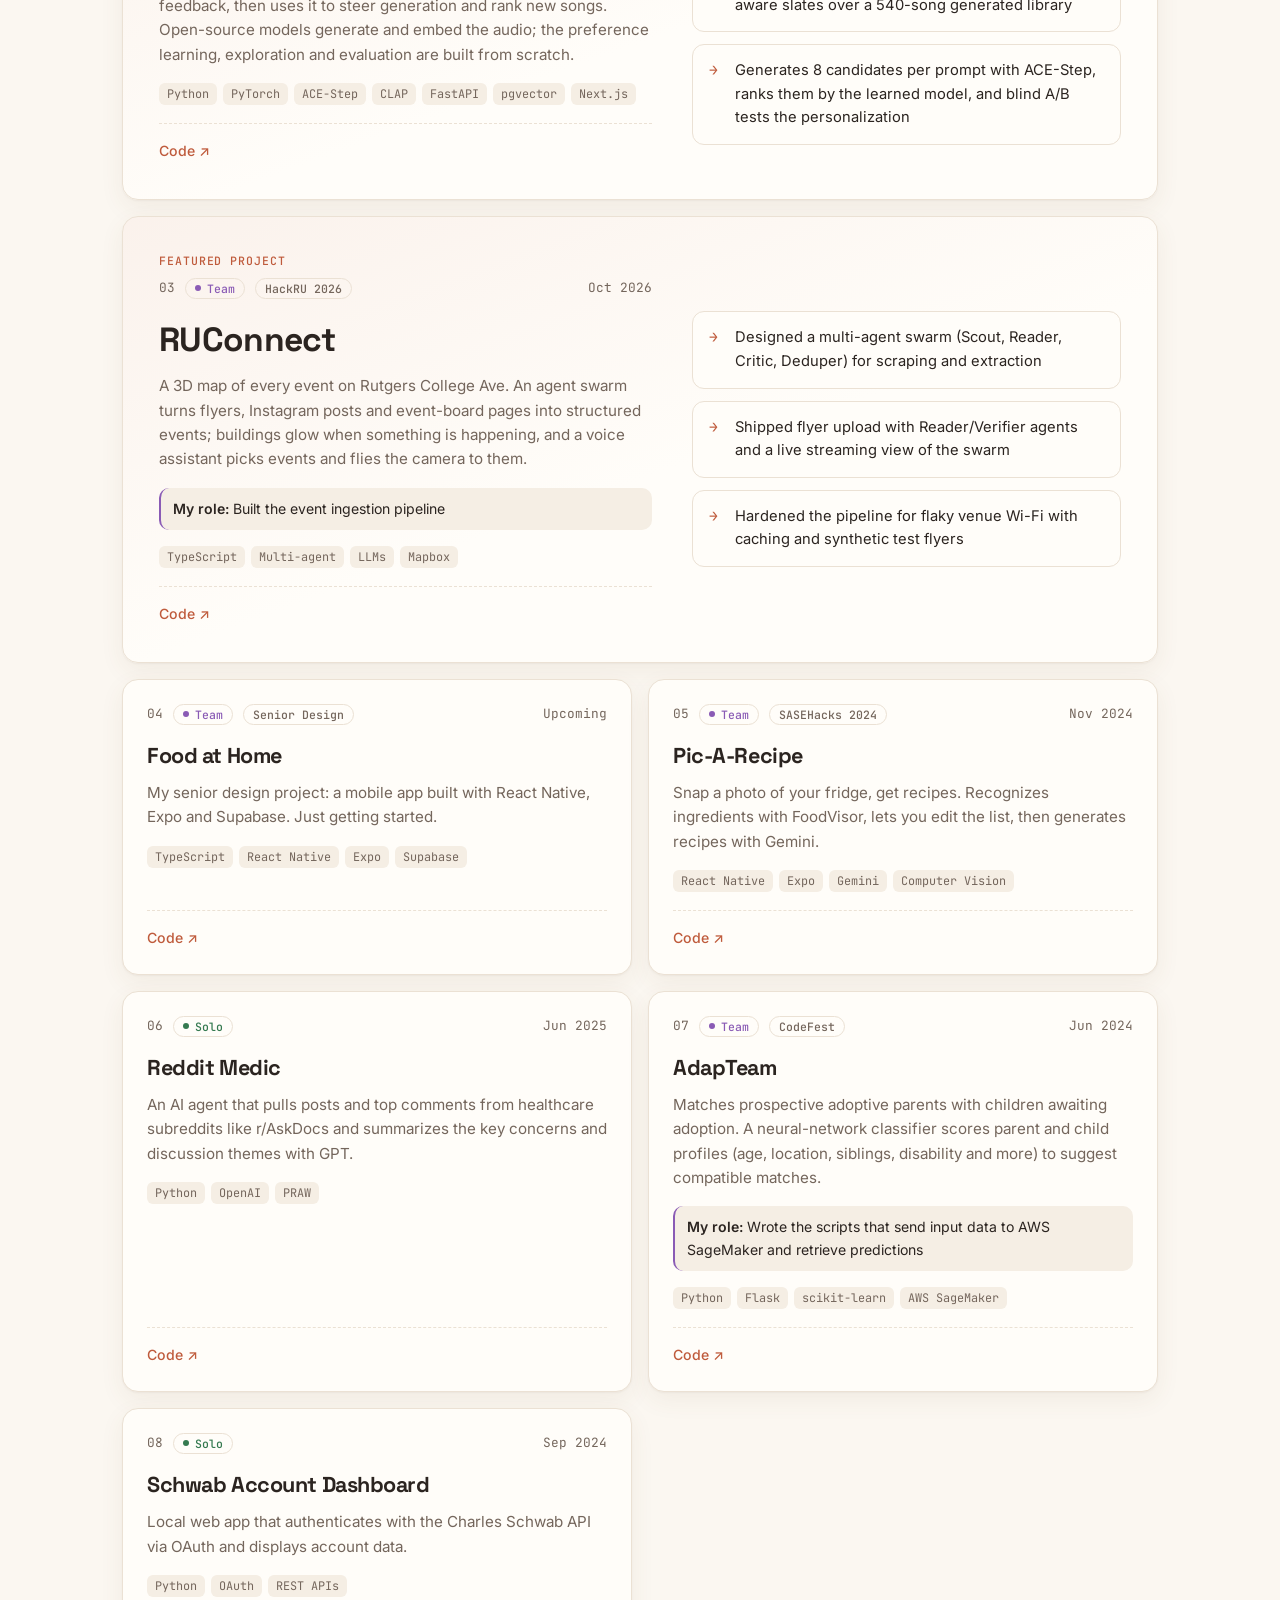
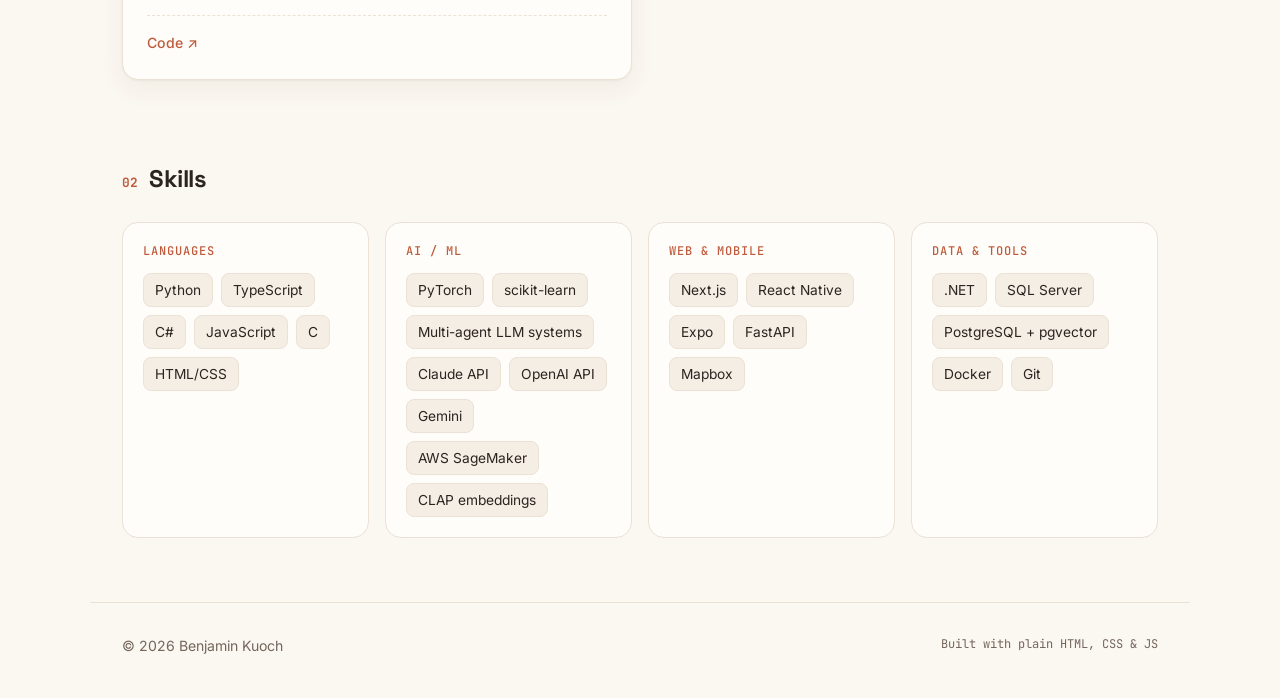
==== commit 6899f70f: "Add Signal or Noise and Food at Home projects Feature Signal or Noise first, add the Food at Home se" ====
--- a/index.html
+++ b/index.html
@@ -18,7 +18,7 @@
   <link rel="preconnect" href="https://fonts.googleapis.com" />
   <link rel="preconnect" href="https://fonts.gstatic.com" crossorigin />
   <link href="https://fonts.googleapis.com/css2?family=Inter:wght@400;500;600&family=JetBrains+Mono:wght@400;500&family=Space+Grotesk:wght@500;600;700&display=swap" rel="stylesheet" />
-  <link rel="stylesheet" href="styles.css?v=202610170043" />
+  <link rel="stylesheet" href="styles.css?v=202610211618" />
   <script>
     try { const t = localStorage.getItem("theme"); if (t) document.documentElement.dataset.theme = t; } catch {}
   </script>
@@ -87,8 +87,8 @@
     <span class="mono muted small">Built with plain HTML, CSS &amp; JS</span>
   </footer>
 
-  <script src="config.js?v=202610170043"></script>
-  <script src="script.js?v=202610170043"></script>
-  <script src="pet.js?v=202610170043"></script>
+  <script src="config.js?v=202610211618"></script>
+  <script src="script.js?v=202610211618"></script>
+  <script src="pet.js?v=202610211618"></script>
 </body>
 </html>
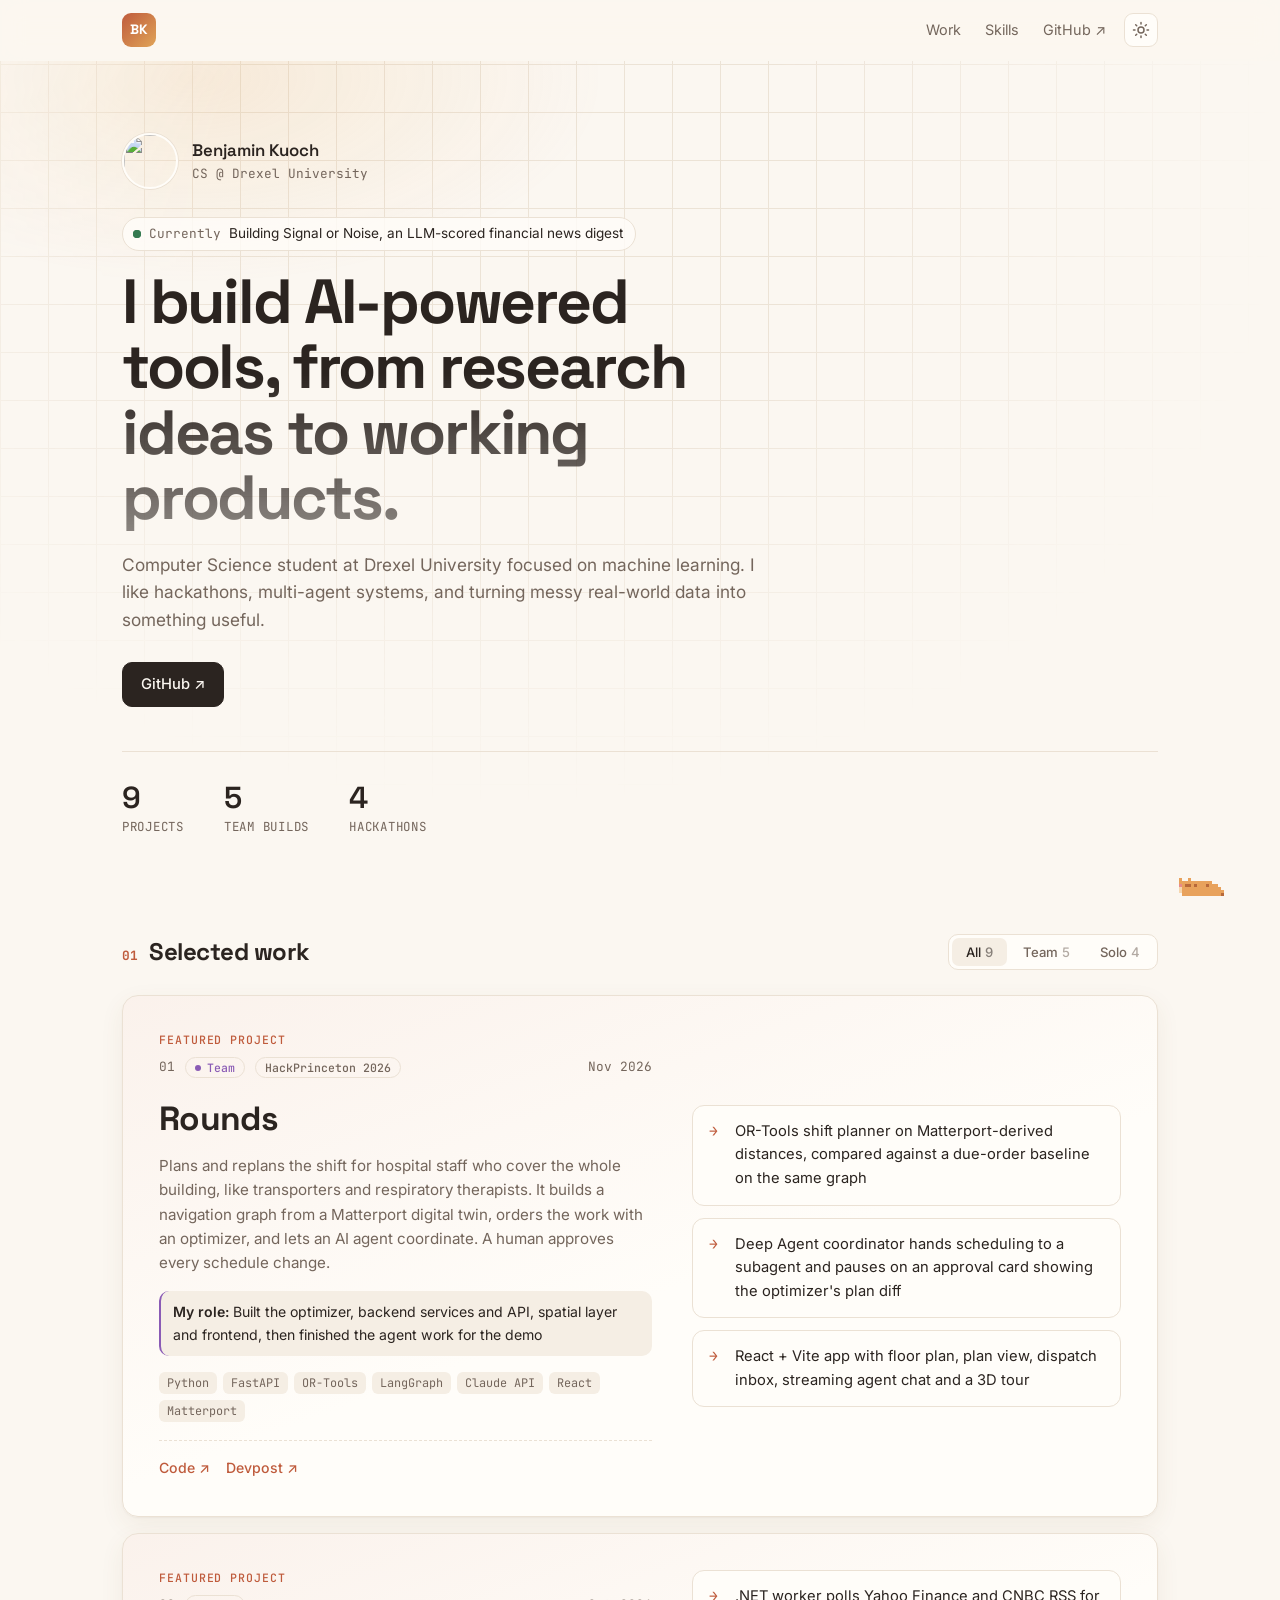
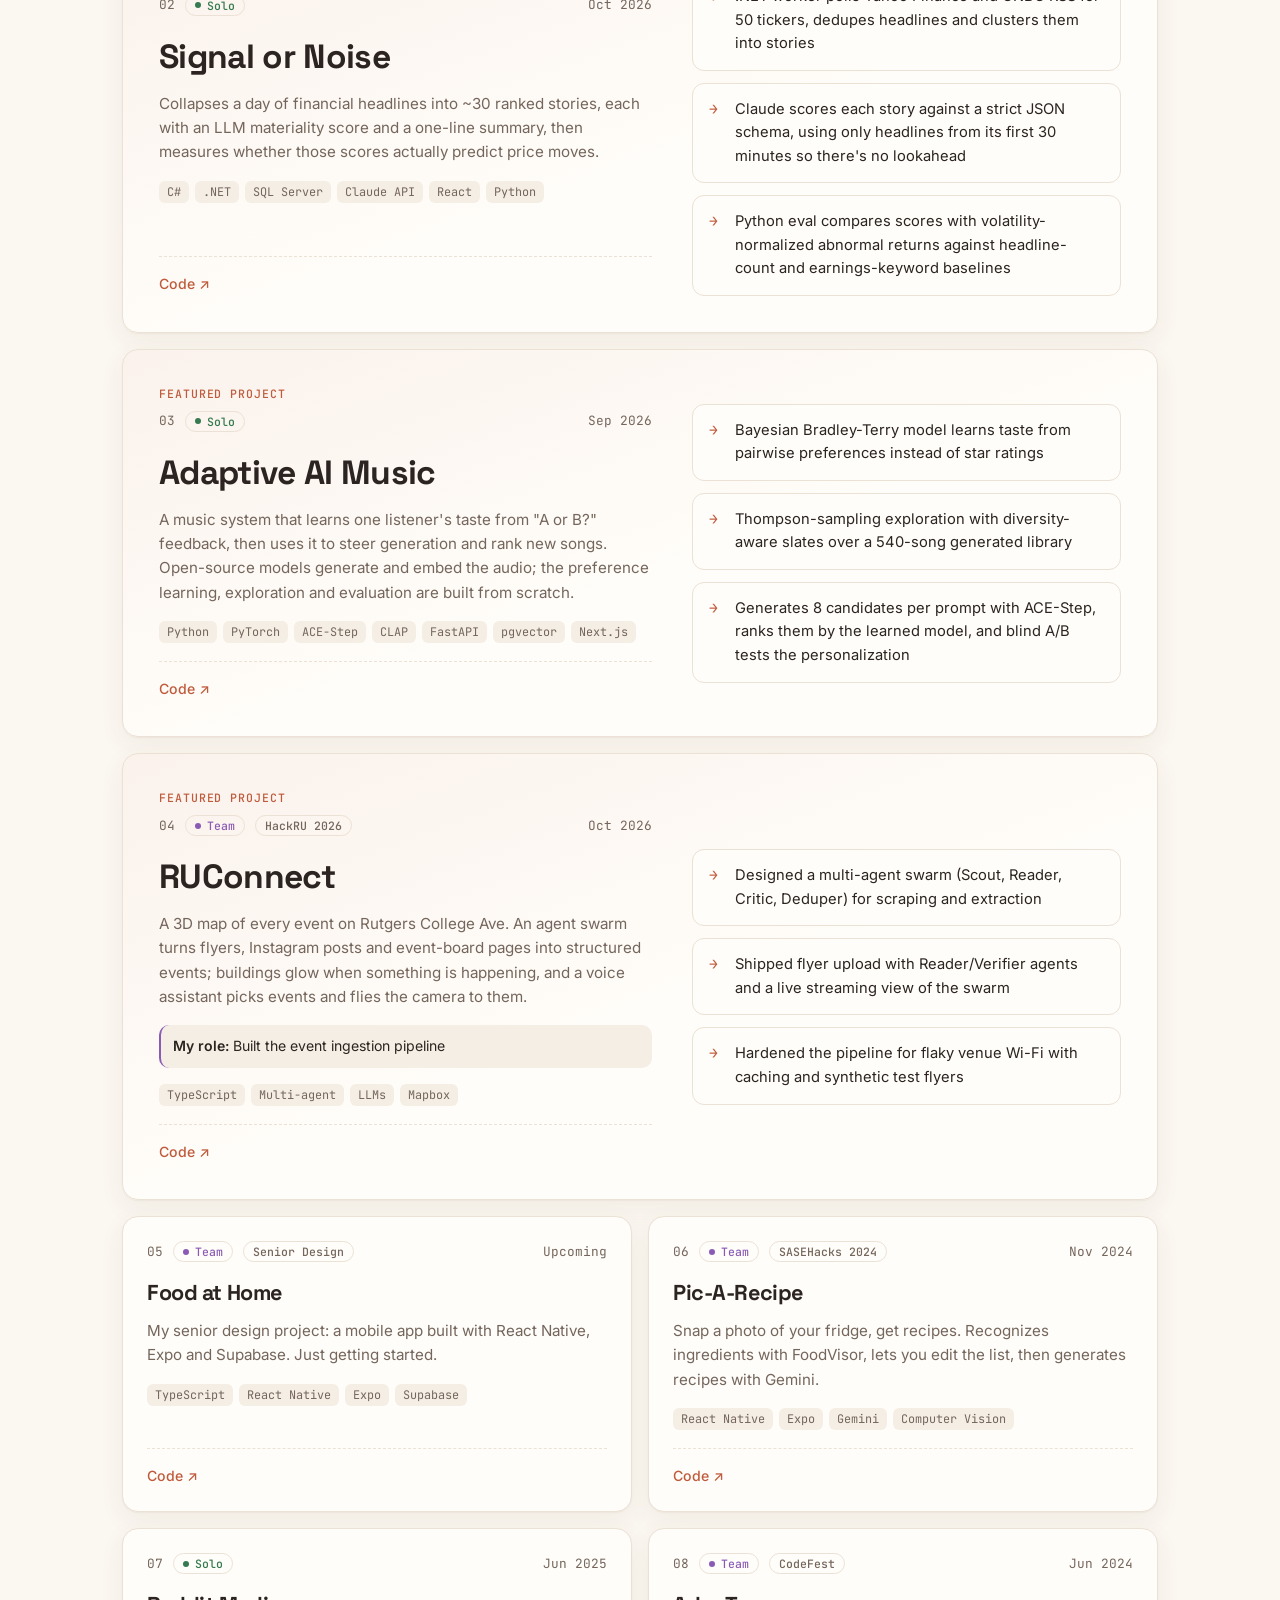
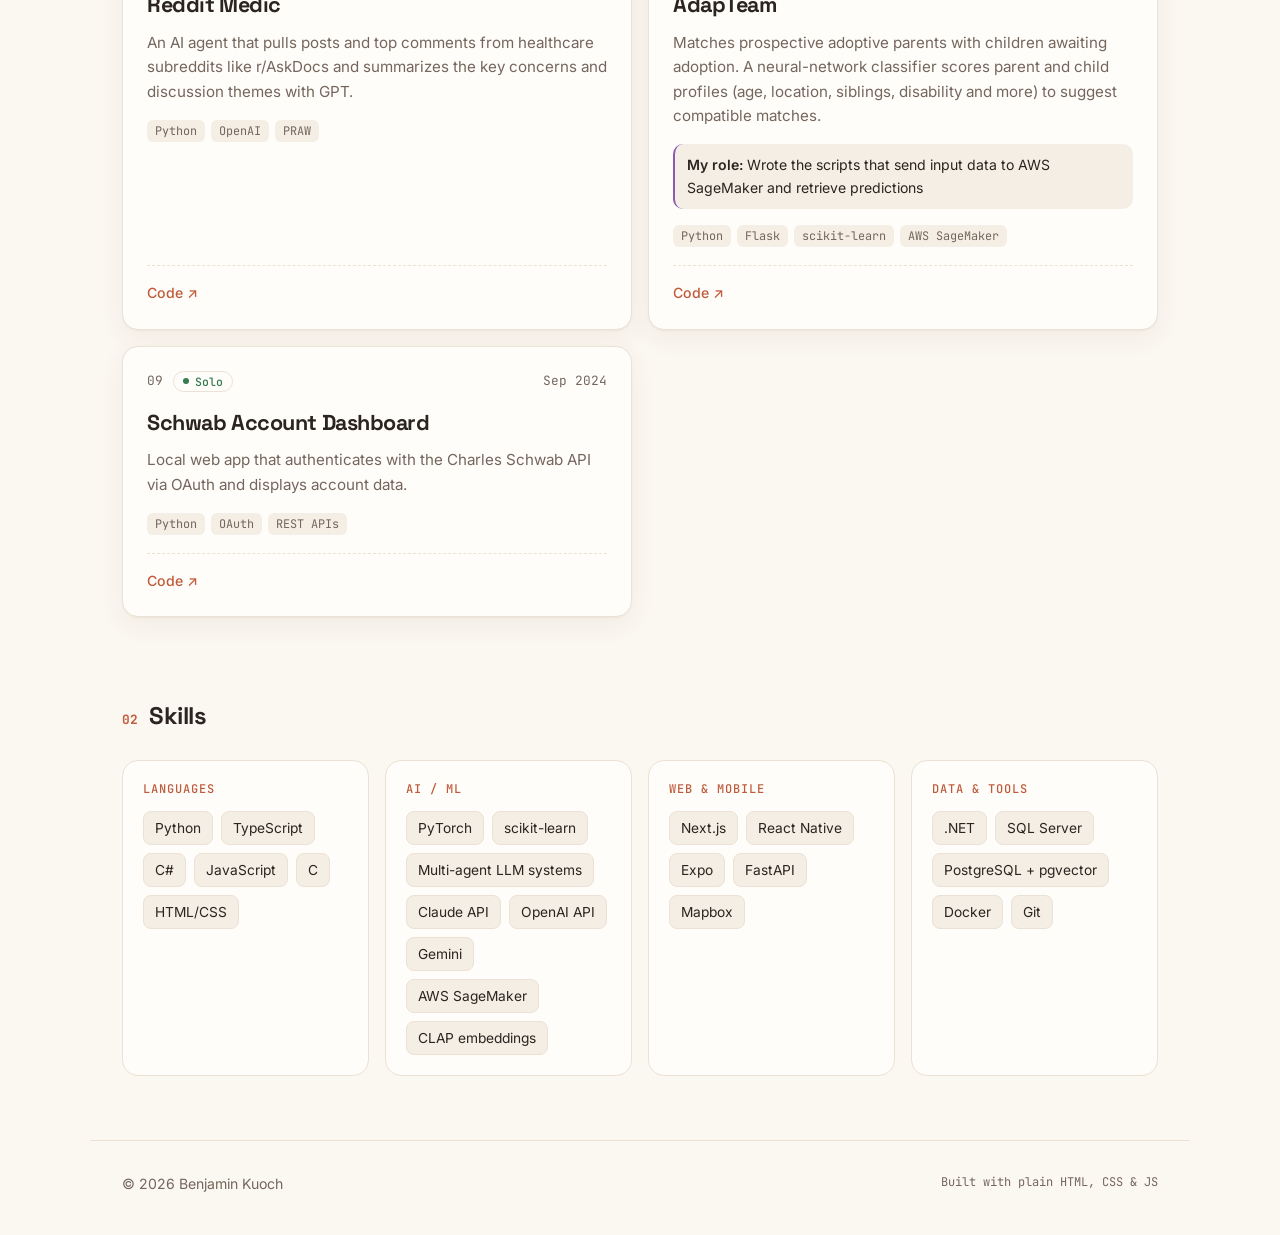
==== commit 456b8d1f: "Add Rounds (HackPrinceton 2026) project and Devpost card links Co-Authored-By: Claude Opus 5.5 <nore" ====
--- a/index.html
+++ b/index.html
@@ -18,7 +18,7 @@
   <link rel="preconnect" href="https://fonts.googleapis.com" />
   <link rel="preconnect" href="https://fonts.gstatic.com" crossorigin />
   <link href="https://fonts.googleapis.com/css2?family=Inter:wght@400;500;600&family=JetBrains+Mono:wght@400;500&family=Space+Grotesk:wght@500;600;700&display=swap" rel="stylesheet" />
-  <link rel="stylesheet" href="styles.css?v=202610211618" />
+  <link rel="stylesheet" href="styles.css?v=202611181727" />
   <script>
     try { const t = localStorage.getItem("theme"); if (t) document.documentElement.dataset.theme = t; } catch {}
   </script>
@@ -87,8 +87,8 @@
     <span class="mono muted small">Built with plain HTML, CSS &amp; JS</span>
   </footer>
 
-  <script src="config.js?v=202610211618"></script>
-  <script src="script.js?v=202610211618"></script>
-  <script src="pet.js?v=202610211618"></script>
+  <script src="config.js?v=202611181727"></script>
+  <script src="script.js?v=202611181727"></script>
+  <script src="pet.js?v=202611181727"></script>
 </body>
 </html>
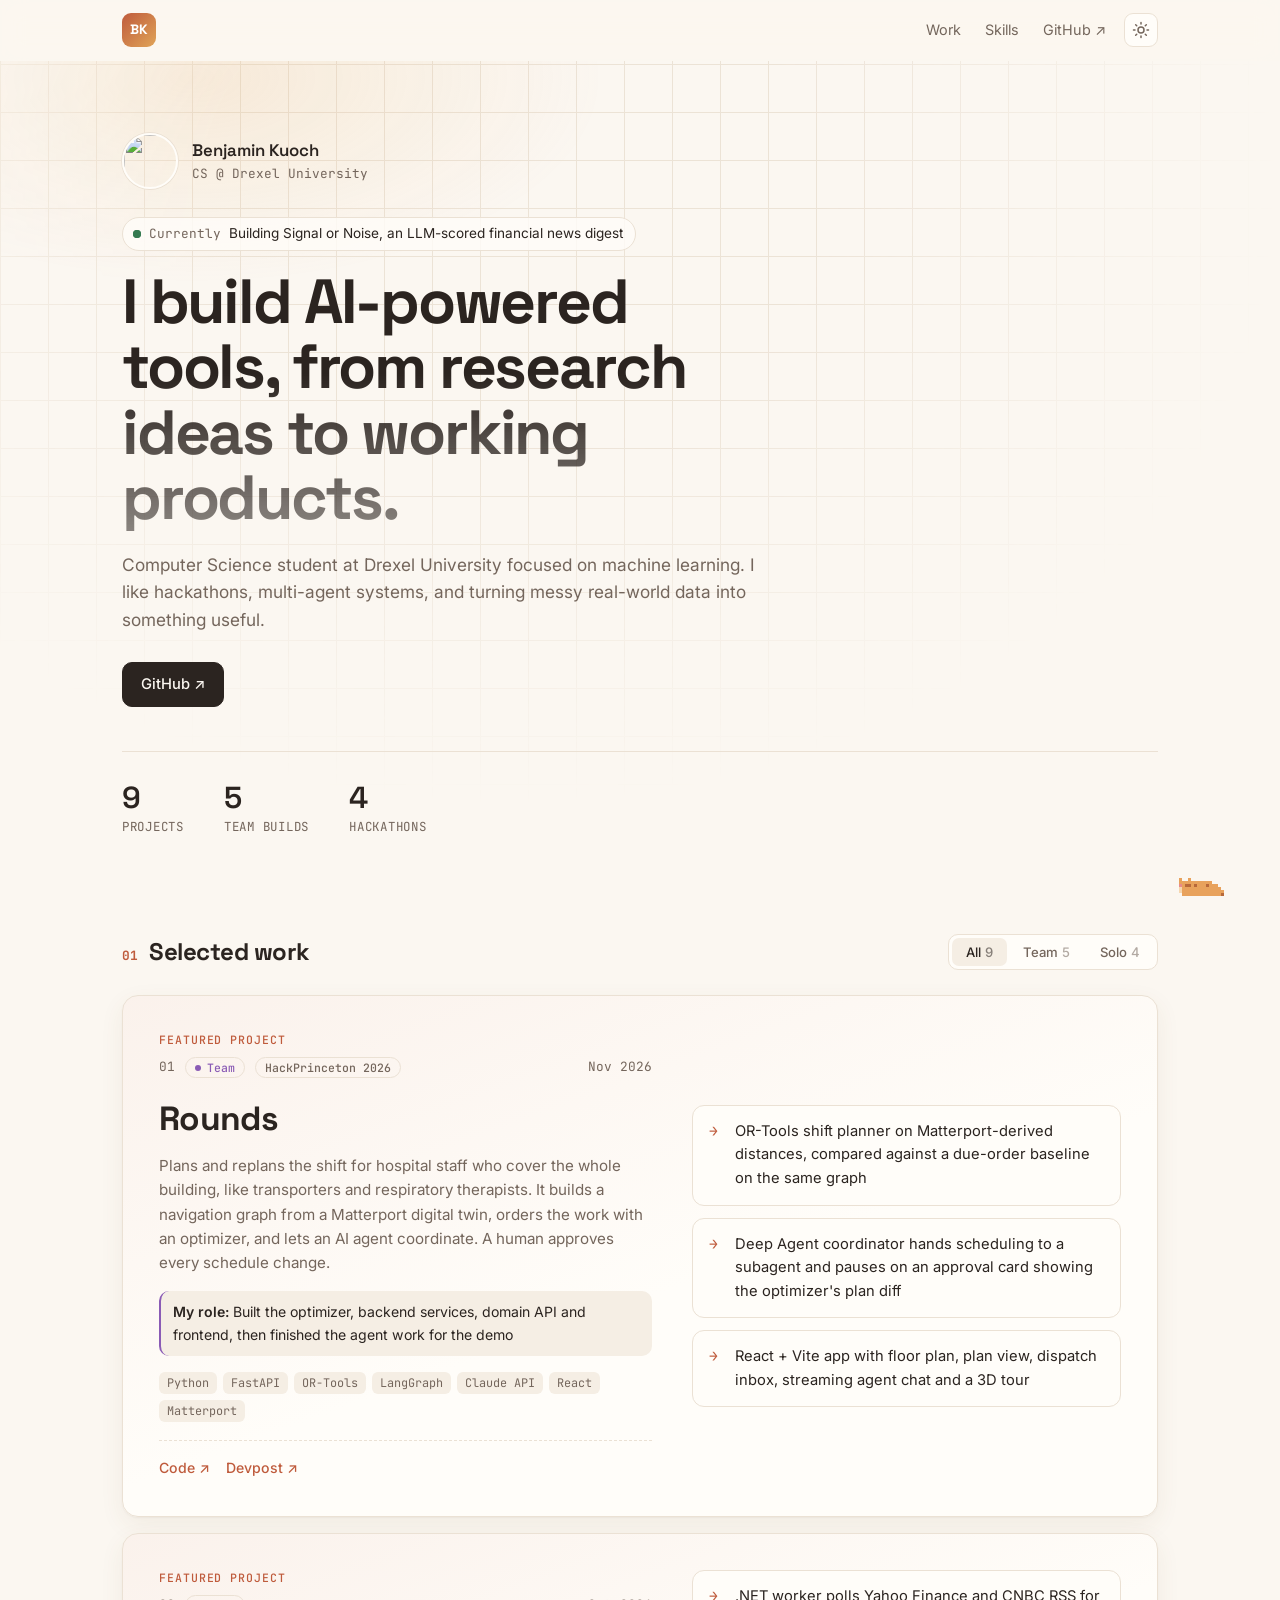
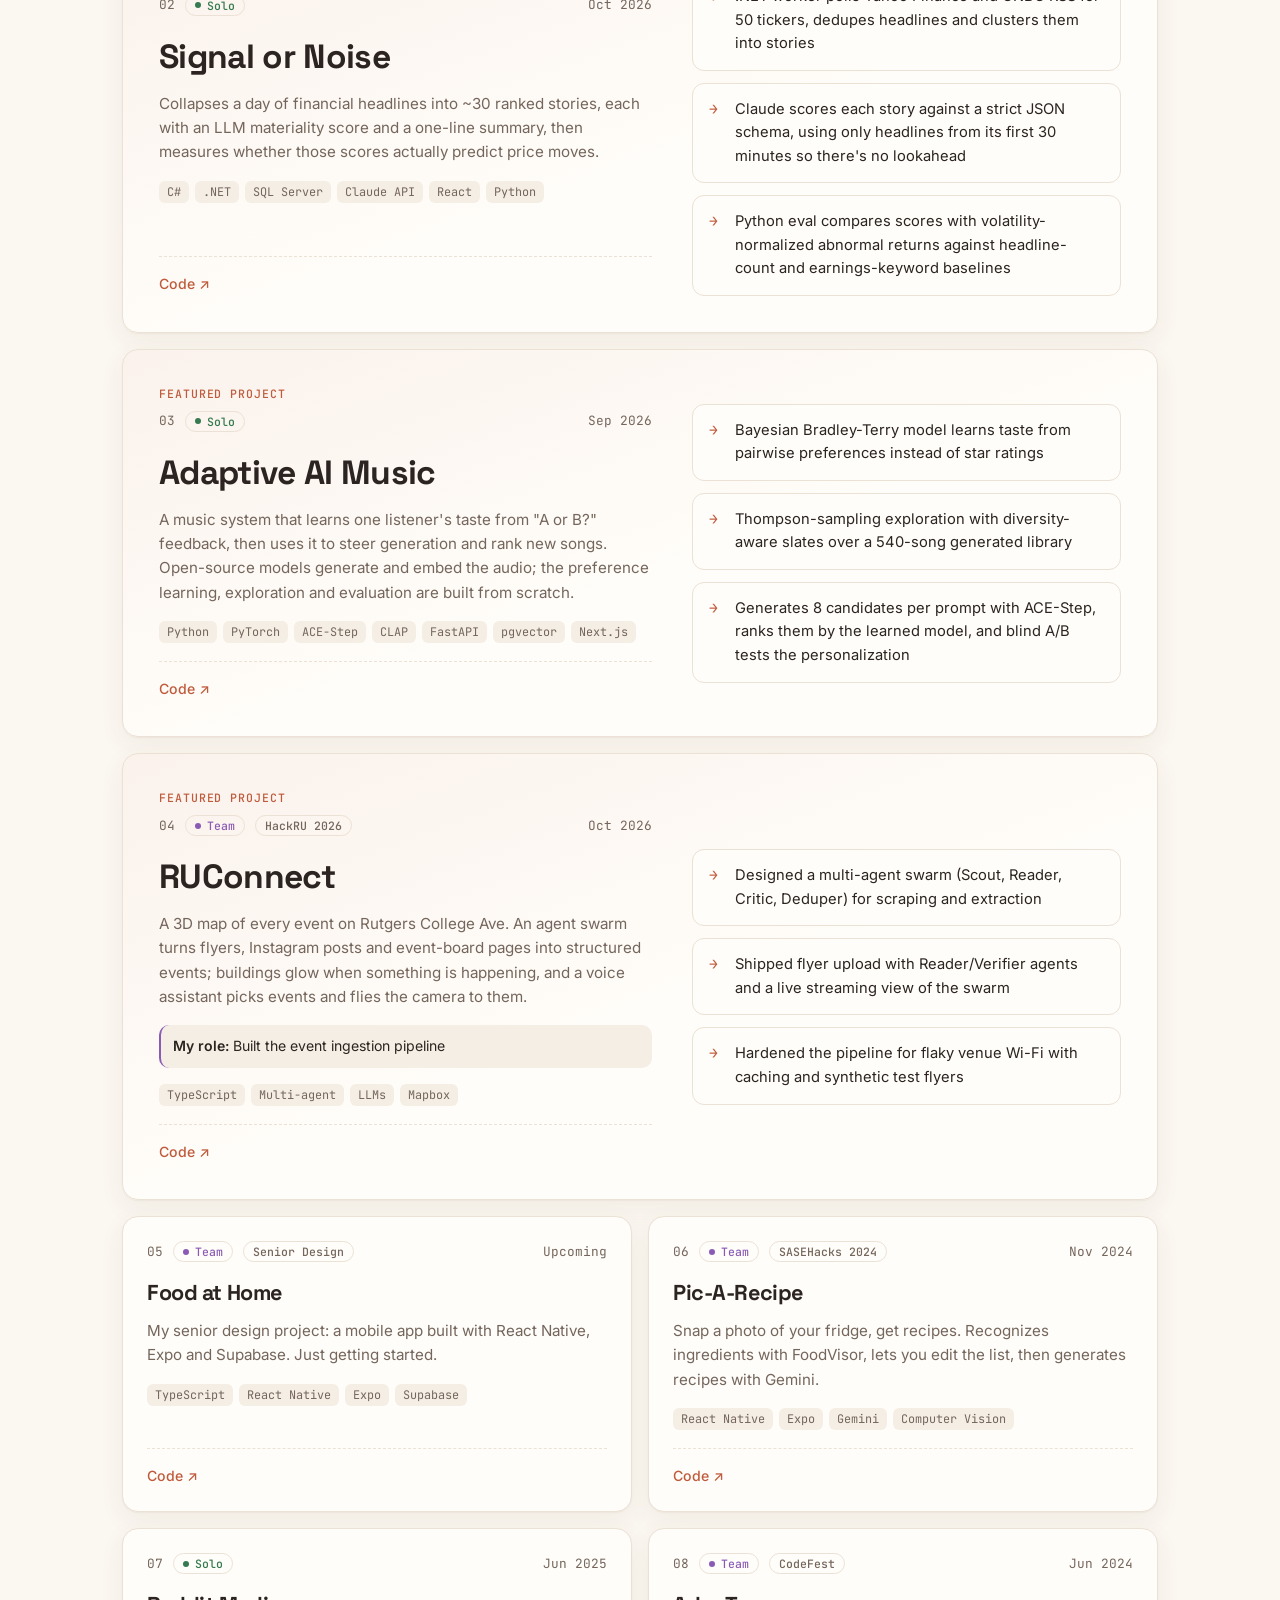
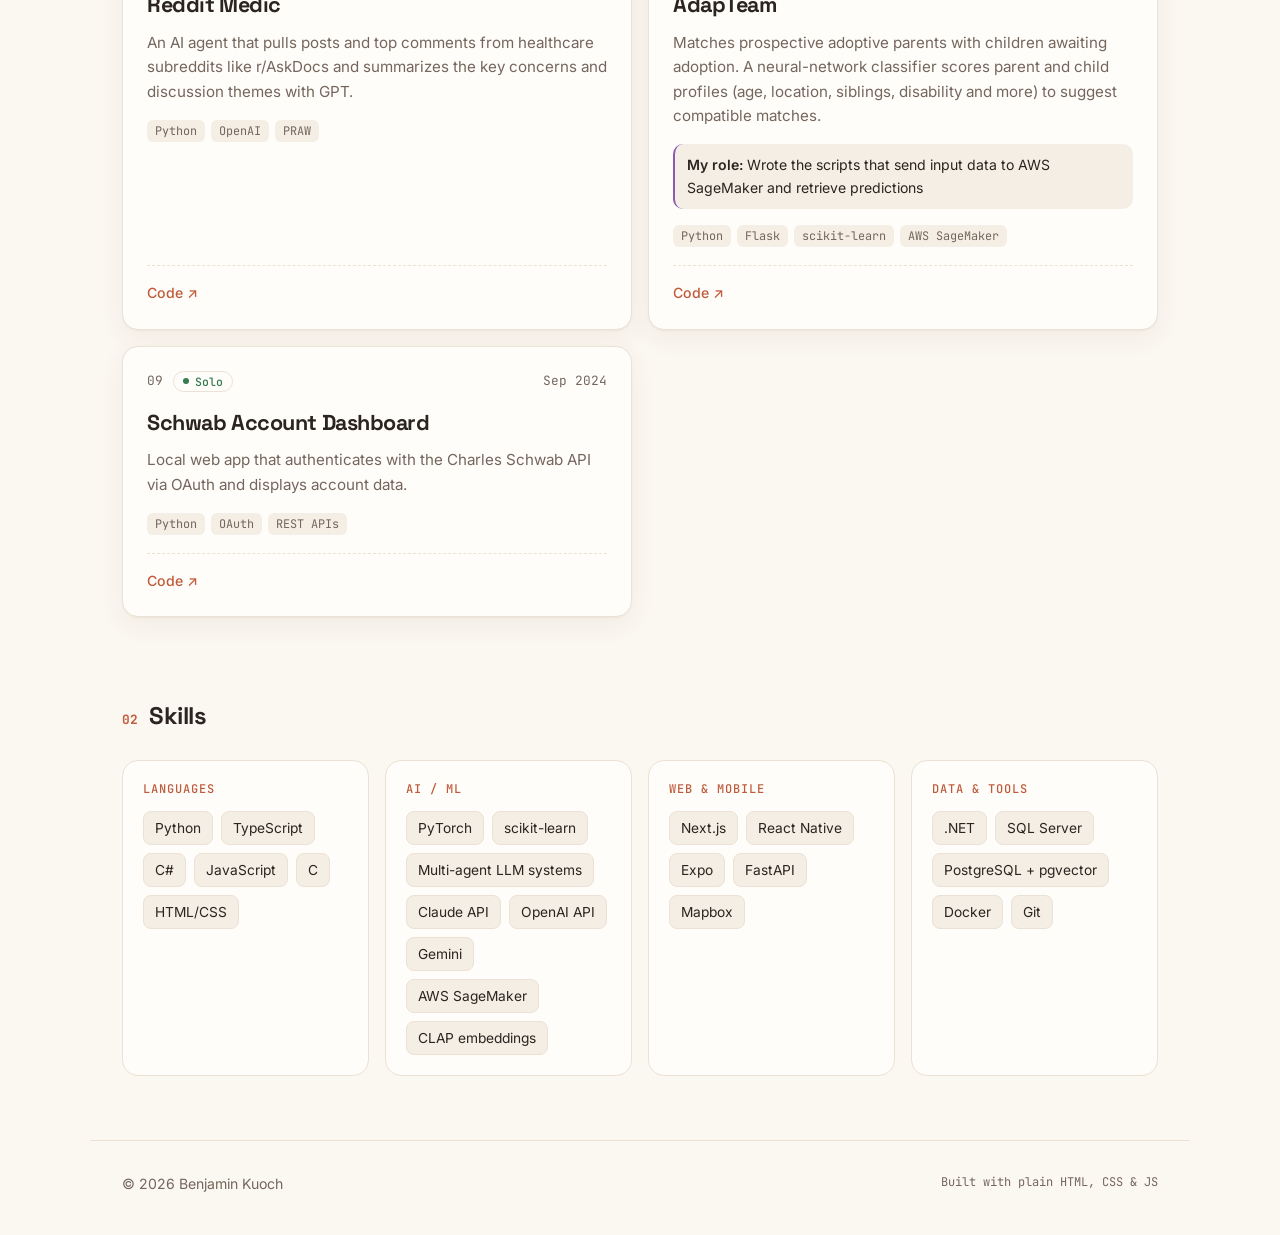
==== commit 679f2111: "Rounds role: drop spatial layer (Minh's commits), say domain API Co-Authored-By: Claude Opus 5.5 <no" ====
--- a/index.html
+++ b/index.html
@@ -18,7 +18,7 @@
   <link rel="preconnect" href="https://fonts.googleapis.com" />
   <link rel="preconnect" href="https://fonts.gstatic.com" crossorigin />
   <link href="https://fonts.googleapis.com/css2?family=Inter:wght@400;500;600&family=JetBrains+Mono:wght@400;500&family=Space+Grotesk:wght@500;600;700&display=swap" rel="stylesheet" />
-  <link rel="stylesheet" href="styles.css?v=202611181727" />
+  <link rel="stylesheet" href="styles.css?v=202611181730" />
   <script>
     try { const t = localStorage.getItem("theme"); if (t) document.documentElement.dataset.theme = t; } catch {}
   </script>
@@ -87,8 +87,8 @@
     <span class="mono muted small">Built with plain HTML, CSS &amp; JS</span>
   </footer>
 
-  <script src="config.js?v=202611181727"></script>
-  <script src="script.js?v=202611181727"></script>
-  <script src="pet.js?v=202611181727"></script>
+  <script src="config.js?v=202611181730"></script>
+  <script src="script.js?v=202611181730"></script>
+  <script src="pet.js?v=202611181730"></script>
 </body>
 </html>
